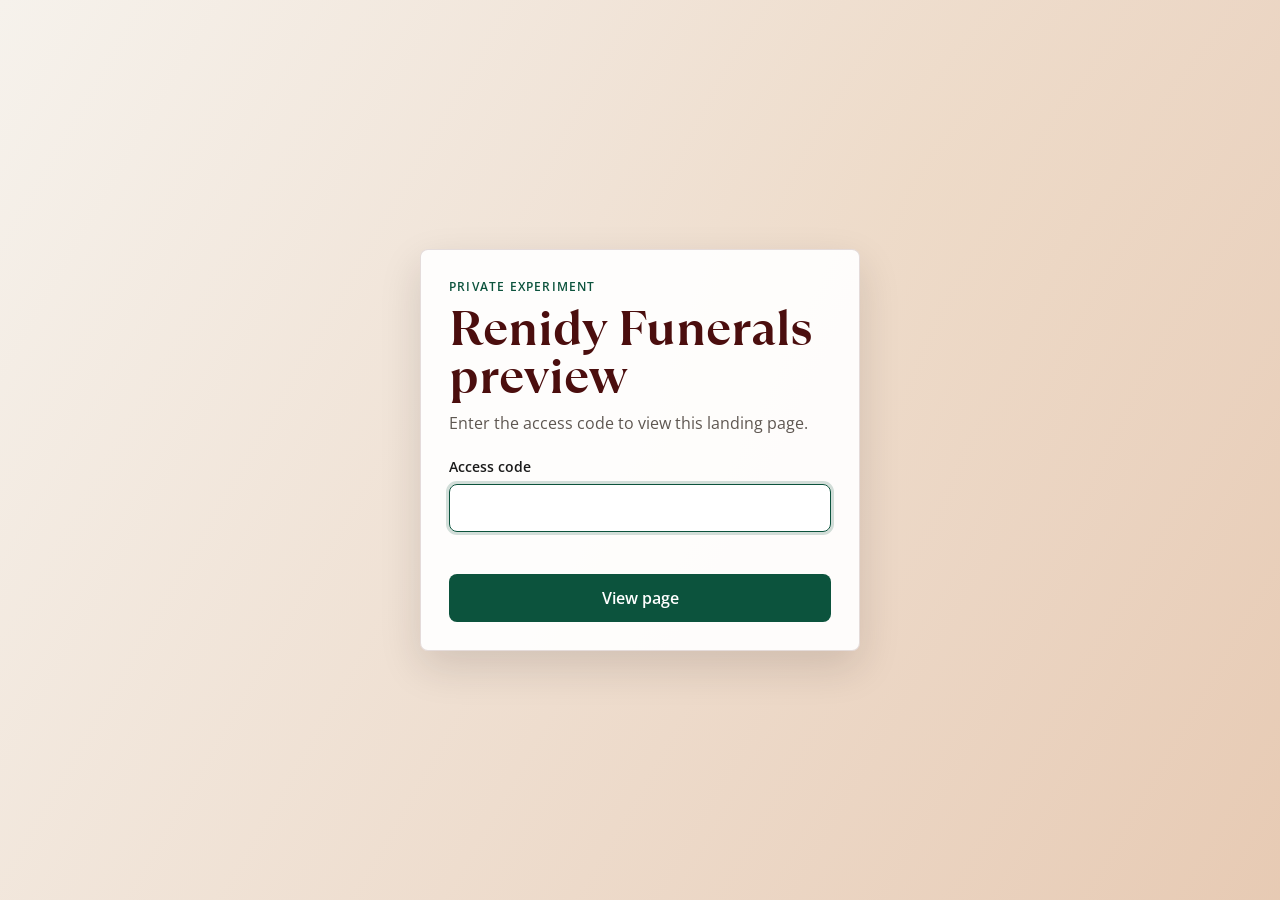
==== need-help-now/index.html @ 7b905f2d "Keep Renidy Funerals CTAs on standalone funnels" ====
<!doctype html>
<html lang="en" class="passcode-locked">
  <head>
    <meta charset="utf-8" />
    <meta name="viewport" content="width=device-width, initial-scale=1" />
    <title>Someone just died | Renidy Funerals</title>
    <meta
      name="description"
      content="Get calm next-step funeral planning help when arrangements are urgent."
    />
    <link rel="canonical" href="https://renidyfunerals.com/need-help-now/" />
    <style>
      html.passcode-locked body > *:not(.passcode-gate) {
        display: none !important;
      }
      .passcode-gate {
        display: none;
      }
    </style>
    <link rel="stylesheet" href="/styles.css" />
    <script src="/config.js"></script>
    <script src="/gate.js" defer></script>
    <script src="/analytics.js" defer></script>
  </head>
  <body>
    <div class="page-shell funnel-page">
      <header class="top-nav">
        <a class="brand" href="/" aria-label="Renidy Funerals home">
          <span class="brand-mark">R</span>
          <span>Renidy</span>
        </a>
        <nav aria-label="Main navigation">
          <a href="/planning-ahead/">Planning ahead</a>
          <a href="/#support">Support</a>
          <a href="/#faq">FAQ</a>
        </nav>
      </header>

      <main>
        <section class="funnel-hero" data-section-type="dark">
          <p class="eyebrow">Immediate support</p>
          <h1>Someone just died. Start with the next clear step.</h1>
          <p>
            Tell us what is urgent and we will route you toward the right funeral planning support
            without sending you away from Renidy Funerals.
          </p>
        </section>

        <section class="funnel-panel">
          <h2>What do you need help with first?</h2>
          <div class="funnel-options">
            <a
              class="intent-card"
              href="/need-help-now/?need=calls-paperwork"
              data-track-cta="Urgent calls and paperwork"
              data-track-location="need_help_now"
              data-funnel-intent="now"
              data-selected-needs="calls-paperwork"
            >
              <strong>Calls and paperwork</strong>
              <small>Death certificate, funeral home, cemetery, cremation, and family logistics.</small>
              <span class="arrow" aria-hidden="true">-></span>
            </a>
            <a
              class="intent-card"
              href="/need-help-now/?need=compare-options"
              data-track-cta="Compare funeral options"
              data-track-location="need_help_now"
              data-funnel-intent="now"
              data-selected-needs="compare-options"
            >
              <strong>Compare options</strong>
              <small>Understand cremation, burial, services, timelines, and what can wait.</small>
              <span class="arrow" aria-hidden="true">-></span>
            </a>
            <a
              class="intent-card"
              href="/need-help-now/?need=talk-to-guide"
              data-track-cta="Talk to a guide"
              data-track-location="need_help_now"
              data-funnel-intent="now"
              data-selected-needs="talk-to-guide"
            >
              <strong>Talk to a guide</strong>
              <small>Get a calm first conversation before making decisions under pressure.</small>
              <span class="arrow" aria-hidden="true">-></span>
            </a>
          </div>
        </section>

        <section class="final-cta" data-section-type="dark">
          <h2>We are keeping this funnel on Renidy Funerals.</h2>
          <p>The next form/booking step can be wired here without routing visitors to renidy.com.</p>
        </section>
      </main>
    </div>
  </body>
</html>
---- styles.css ----
:root {
  --bg: #f6f2ec;
  --ink: #1a1a1a;
  --wine: #4b0e0e;
  --green: #0c533d;
  --green-dark: #073b2b;
  --mint: #cae6d5;
  --gold: #ffd563;
  --gold-dark: #e5b520;
  --muted: #5e5751;
  --line: rgba(75, 14, 14, 0.14);
  --shadow: 0 16px 42px rgba(36, 22, 20, 0.14);
}

@font-face {
  font-family: "Open Sans";
  src: url("/assets/fonts/open-sans/OpenSans-Light.ttf") format("truetype");
  font-weight: 300;
  font-style: normal;
  font-display: swap;
}

@font-face {
  font-family: "Open Sans";
  src: url("/assets/fonts/open-sans/OpenSans-Regular.ttf") format("truetype");
  font-weight: 400;
  font-style: normal;
  font-display: swap;
}

@font-face {
  font-family: "Open Sans";
  src: url("/assets/fonts/open-sans/OpenSans-SemiBold.ttf") format("truetype");
  font-weight: 600;
  font-style: normal;
  font-display: swap;
}

@font-face {
  font-family: "TT Ramillas Trial";
  src: url("/assets/fonts/tt-ramillas/TT_Ramillas_Trial_Regular.woff2") format("woff2");
  font-weight: 400;
  font-style: normal;
  font-display: swap;
}

@font-face {
  font-family: "TT Ramillas Trial";
  src: url("/assets/fonts/tt-ramillas/TT_Ramillas_Trial_Bold.woff2") format("woff2");
  font-weight: 700;
  font-style: normal;
  font-display: swap;
}

@font-face {
  font-family: "TT Ramillas Trial";
  src: url("/assets/fonts/tt-ramillas/TT_Ramillas_Trial_Italic.woff2") format("woff2");
  font-weight: 400;
  font-style: italic;
  font-display: swap;
}

@font-face {
  font-family: "TT Ramillas Trial";
  src: url("/assets/fonts/tt-ramillas/TT_Ramillas_Trial_Bold_Italic.woff2") format("woff2");
  font-weight: 700;
  font-style: italic;
  font-display: swap;
}

* {
  box-sizing: border-box;
}

html {
  scroll-behavior: smooth;
}

body {
  margin: 0;
  background: var(--bg);
  color: var(--ink);
  font-family:
    "Open Sans", Inter, ui-sans-serif, system-ui, -apple-system, BlinkMacSystemFont, "Segoe UI",
    sans-serif;
}

html.passcode-locked body {
  overflow: hidden;
}

html.passcode-locked .page-shell {
  visibility: hidden;
  pointer-events: none;
}

a {
  color: inherit;
}

.passcode-gate {
  position: fixed;
  inset: 0;
  z-index: 9999;
  display: grid;
  place-items: center;
  min-height: 100svh;
  padding: 24px;
  background:
    linear-gradient(120deg, rgba(246, 242, 236, 0.94), rgba(229, 197, 172, 0.88)),
    radial-gradient(circle at 72% 20%, rgba(255, 213, 99, 0.28), transparent 32%),
    var(--bg);
}

.passcode-card {
  width: min(100%, 440px);
  padding: 28px;
  background: rgba(255, 255, 255, 0.92);
  border: 1px solid rgba(75, 14, 14, 0.14);
  border-radius: 8px;
  box-shadow: var(--shadow);
}

.passcode-eyebrow {
  margin: 0 0 10px;
  color: var(--green);
  font-size: 12px;
  font-weight: 800;
  letter-spacing: 0.1em;
  text-transform: uppercase;
}

.passcode-card h1 {
  margin: 0 0 10px;
  color: var(--wine);
  font-family: "TT Ramillas Trial", Georgia, serif;
  font-size: clamp(32px, 8vw, 48px);
  line-height: 1;
}

.passcode-copy {
  margin: 0 0 22px;
  color: var(--muted);
  line-height: 1.5;
}

.passcode-card label {
  display: block;
  margin-bottom: 8px;
  color: var(--ink);
  font-size: 14px;
  font-weight: 700;
}

.passcode-card input {
  width: 100%;
  min-height: 48px;
  padding: 0 14px;
  color: var(--ink);
  background: #fff;
  border: 1px solid rgba(75, 14, 14, 0.22);
  border-radius: 8px;
  font: inherit;
}

.passcode-card input:focus {
  border-color: var(--green);
  outline: 3px solid rgba(12, 83, 61, 0.18);
}

.passcode-card input[aria-invalid="true"] {
  border-color: var(--wine);
}

.passcode-error {
  min-height: 20px;
  margin: 8px 0 14px;
  color: var(--wine);
  font-size: 13px;
  font-weight: 700;
}

.passcode-card button {
  width: 100%;
  min-height: 48px;
  color: white;
  background: var(--green);
  border: 0;
  border-radius: 8px;
  font: inherit;
  font-weight: 800;
  cursor: pointer;
}

.passcode-card button:hover {
  background: var(--green-dark);
}

.page-shell {
  min-height: 100vh;
  background: var(--bg);
}

.top-nav {
  position: sticky;
  top: 0;
  z-index: 40;
  display: flex;
  align-items: center;
  justify-content: space-between;
  gap: 24px;
  min-height: 72px;
  padding: 0 clamp(16px, 4vw, 48px);
  background: rgba(246, 242, 236, 0.94);
  border-bottom: 1px solid rgba(75, 14, 14, 0.08);
  backdrop-filter: blur(14px);
}

.brand,
.top-nav nav,
.trust-banner,
.hero-proof,
.logo-row {
  display: flex;
  align-items: center;
}

.brand {
  gap: 10px;
  color: #3f3e2c;
  font-size: 22px;
  font-weight: 800;
  text-decoration: none;
}

.brand-mark {
  display: grid;
  place-items: center;
  width: 35px;
  height: 35px;
  color: var(--bg);
  background: var(--green);
  border-radius: 999px;
  font-family: Georgia, serif;
}

.top-nav nav {
  gap: 28px;
}

.top-nav nav a {
  color: #4b4b4b;
  font-size: 14px;
  font-weight: 600;
  text-decoration: none;
}

.top-nav nav a:hover {
  color: var(--wine);
}

.nav-cta,
.solid-button,
.outline-button,
.yellow-button {
  display: inline-flex;
  align-items: center;
  justify-content: center;
  min-height: 44px;
  text-decoration: none;
  font-weight: 800;
  transition:
    background-color 160ms ease,
    color 160ms ease,
    border-color 160ms ease,
    transform 160ms ease;
}

.nav-cta {
  padding: 0 18px;
  color: white;
  background: var(--green);
  border-radius: 999px;
  font-size: 14px;
}

.nav-cta:hover,
.solid-button:hover {
  background: var(--green-dark);
}

.trust-banner {
  justify-content: center;
  gap: 22px;
  min-height: 44px;
  padding: 10px 18px;
  color: rgba(75, 14, 14, 0.82);
  background: #f6f2ec;
  font-size: 13px;
  font-weight: 700;
}

.trust-banner span::before {
  content: "";
  display: inline-block;
  width: 6px;
  height: 6px;
  margin-right: 8px;
  background: var(--green);
  border-radius: 50%;
  vertical-align: 1px;
}

.hero {
  position: relative;
  top: -85px;
  display: flex;
  align-items: center;
  min-height: 43vw;
  padding: clamp(96px, 9vw, 128px) 0 clamp(56px, 6vw, 84px);
  overflow: hidden;
}

.hero-image {
  position: absolute;
  inset: 0;
  z-index: 10;
  margin-left: 0;
  width: 100%;
}

.hero-image img {
  width: 100%;
  height: 100%;
  object-fit: cover;
  object-position: center;
}

.hero-gradient {
  position: absolute;
  inset: 0;
  z-index: 5;
  background: linear-gradient(to right, rgba(213, 169, 133, 1), rgba(180, 172, 163, 0.4));
}

.hero-plan-online-hotspot {
  position: absolute;
  top: 13.2%;
  left: 52.7%;
  z-index: 35;
  display: block;
  width: clamp(190px, 13.1vw, 460px);
  height: clamp(44px, 3vw, 104px);
  border-radius: 999px;
  text-decoration: none;
}

.hero-plan-online-hotspot:focus-visible {
  outline: 3px solid var(--green);
  outline-offset: 4px;
}

.hero-inner {
  position: relative;
  z-index: 20;
  display: grid;
  grid-template-columns: repeat(2, minmax(0, 1fr));
  gap: 48px;
  width: 100%;
  max-width: none;
  margin: 0 auto;
  padding: 0 clamp(24px, 8vw, 160px);
}

.hero-copy {
  max-width: 620px;
  margin-left: 0;
}

h1,
h2,
h3,
p {
  margin-top: 0;
}

h1,
h2,
h3 {
  font-family: "TT Ramillas Trial", Georgia, "Times New Roman", serif;
  letter-spacing: 0;
}

h1 {
  margin-bottom: 22px;
  color: var(--wine);
  font-size: clamp(38px, 5.7vw, 72px);
  font-weight: 650;
  line-height: 1.1;
}

h1 em {
  display: inline;
  font-style: italic;
}

.hero-copy p {
  max-width: 560px;
  margin-bottom: 30px;
  color: var(--wine);
  font-size: clamp(16px, 1.6vw, 21px);
  line-height: 1.25;
}

.hero-cards {
  display: grid;
  grid-template-columns: repeat(2, minmax(0, 1fr));
  gap: 16px;
  max-width: 590px;
}

.intent-card {
  position: relative;
  display: block;
  min-height: 150px;
  padding: 22px 48px 22px 22px;
  background: rgba(255, 255, 255, 0.96);
  border: 1px solid rgba(75, 14, 14, 0.1);
  border-radius: 16px;
  box-shadow: 0 8px 22px rgba(36, 22, 20, 0.12);
  text-align: left;
  text-decoration: none;
}

.intent-card:hover {
  border-color: rgba(75, 14, 14, 0.3);
  box-shadow: 0 12px 28px rgba(36, 22, 20, 0.16);
}

.badge {
  display: inline-flex;
  align-items: center;
  height: 24px;
  margin-bottom: 14px;
  padding: 0 9px;
  border-radius: 999px;
  font-size: 11px;
  font-weight: 800;
  letter-spacing: 0.08em;
}

.badge.now {
  color: white;
  background: #1f3d2b;
}

.badge.ahead {
  color: var(--wine);
  background: rgba(75, 14, 14, 0.1);
}

.intent-card strong {
  display: block;
  margin-bottom: 7px;
  color: var(--ink);
  font-family: "TT Ramillas Trial", Georgia, "Times New Roman", serif;
  font-size: 20px;
  line-height: 1.15;
}

.intent-card small {
  color: #4b4b4b;
  font-size: 14px;
  line-height: 1.3;
}

.intent-card .arrow {
  position: absolute;
  top: 22px;
  right: 22px;
  color: var(--wine);
  opacity: 0.65;
}

.hero-proof {
  flex-wrap: wrap;
  gap: 8px;
  margin-top: 18px;
  color: rgba(255, 255, 255, 0.92);
  font-size: 14px;
}

.logo-strip {
  position: relative;
  z-index: 30;
  margin-top: -92px;
  overflow: visible;
}

.logo-row {
  justify-content: space-between;
  gap: clamp(12px, 3vw, 26px);
  width: 100%;
  padding: 0 clamp(12px, 4vw, 48px) 10px;
  overflow-x: auto;
  scrollbar-width: none;
}

.logo-row::-webkit-scrollbar {
  display: none;
}

.logo-row img {
  flex: 0 0 auto;
  width: clamp(66px, 8vw, 112px);
  max-height: 110px;
  object-fit: contain;
}

.dark-card-section {
  position: relative;
  display: flex;
  align-items: center;
  min-height: clamp(430px, 48vw, 700px);
  margin: 28px clamp(4px, 1.3vw, 16px) 40px;
  padding: clamp(48px, 6vw, 80px) clamp(20px, 6vw, 96px);
  overflow: hidden;
  border-radius: clamp(18px, 3vw, 40px);
}

.dark-card-bg {
  position: absolute;
  inset: 0;
  z-index: 0;
}

.dark-card-bg img {
  width: 100%;
  height: 100%;
  object-fit: cover;
}

.dark-card-copy {
  position: relative;
  z-index: 2;
  max-width: 610px;
}

.dark-card-copy h2,
.final-cta h2 {
  margin-bottom: 18px;
  color: var(--mint);
  font-size: clamp(40px, 5vw, 64px);
  font-weight: 800;
  line-height: 1.05;
}

.dark-card-copy p {
  max-width: 520px;
  margin-bottom: 28px;
  color: var(--mint);
  font-size: clamp(17px, 1.8vw, 24px);
  line-height: 1.45;
}

.yellow-button {
  gap: 10px;
  min-height: 58px;
  padding: 0 clamp(22px, 5vw, 76px);
  color: #1a1a1a;
  background: var(--gold);
  border-radius: 999px;
  box-shadow: 0 10px 24px rgba(0, 0, 0, 0.14);
}

.yellow-button:hover {
  background: var(--gold-dark);
}

.support-section,
.meet-doulas-section,
.steps-section,
.faq-section {
  padding: clamp(48px, 7vw, 90px) clamp(16px, 5vw, 64px);
}

.section-heading {
  max-width: 780px;
  margin: 0 auto 44px;
  text-align: center;
}

.section-heading h2,
.faq-section h2 {
  margin-bottom: 14px;
  color: #111827;
  font-size: clamp(32px, 4vw, 54px);
  font-weight: 800;
  line-height: 1.1;
}

.section-heading p {
  color: #5f646d;
  font-size: 17px;
  line-height: 1.55;
}

.meet-doulas-section {
  background: var(--bg);
}

.doula-heading {
  max-width: 820px;
}

.eyebrow {
  margin-bottom: 14px;
  color: rgba(12, 83, 61, 0.82);
  font-size: 12px;
  font-weight: 700;
  letter-spacing: 0.15em;
  line-height: 1.45;
  text-transform: uppercase;
}

.doula-bullets {
  display: flex;
  flex-wrap: wrap;
  justify-content: center;
  gap: 14px clamp(22px, 4vw, 40px);
  margin: 28px 0 0;
  padding: 0;
  color: var(--ink);
  list-style: none;
}

.doula-bullets li {
  display: inline-flex;
  align-items: center;
  gap: 8px;
  font-size: 15px;
}

.doula-bullets span {
  display: grid;
  place-items: center;
  width: 24px;
  height: 24px;
  color: var(--green);
  background: var(--mint);
  border-radius: 999px;
  font-size: 13px;
  font-weight: 800;
}

.doula-track {
  display: grid;
  grid-template-columns: repeat(6, minmax(0, 1fr));
  gap: clamp(14px, 1.6vw, 22px);
  max-width: 1280px;
  margin: 0 auto;
}

.doula-card,
.doula-directory-card {
  overflow: hidden;
  border-radius: 16px;
}

.doula-card {
  background: rgba(235, 228, 219, 0.4);
  box-shadow: 0 4px 14px rgba(36, 22, 20, 0.08);
}

.doula-photo {
  position: relative;
  aspect-ratio: 3 / 4;
  overflow: hidden;
}

.doula-photo img {
  display: block;
  width: 100%;
  height: 100%;
  object-fit: cover;
}

.doula-photo span {
  position: absolute;
  top: 12px;
  left: 12px;
  padding: 5px 10px;
  color: var(--green);
  background: rgba(255, 255, 255, 0.94);
  border-radius: 999px;
  box-shadow: 0 4px 12px rgba(36, 22, 20, 0.12);
  font-size: 10px;
  font-weight: 800;
  letter-spacing: 0.06em;
}

.doula-card-copy {
  padding: 14px 16px 16px;
}

.doula-card-copy h3 {
  margin-bottom: 4px;
  color: var(--ink);
  font-size: 19px;
  font-weight: 700;
  line-height: 1.1;
}

.doula-card-copy p {
  margin-bottom: 0;
  color: rgba(26, 26, 26, 0.72);
  font-size: 13px;
}

.doula-directory-card {
  display: flex;
  flex-direction: column;
  justify-content: space-between;
  min-height: 100%;
  padding: 24px;
  color: white;
  background: var(--green);
  text-decoration: none;
  transition: background-color 160ms ease;
}

.doula-directory-card:hover {
  background: var(--green-dark);
}

.doula-directory-card strong {
  font-family: "TT Ramillas Trial", Georgia, "Times New Roman", serif;
  font-size: clamp(22px, 2vw, 28px);
  line-height: 1.1;
}

.doula-directory-card span {
  margin-top: auto;
  color: rgba(255, 255, 255, 0.88);
  font-size: 14px;
}

.doula-directory-card i {
  display: grid;
  place-items: center;
  width: 42px;
  height: 42px;
  margin-top: 14px;
  color: white;
  background: rgba(255, 255, 255, 0.14);
  border-radius: 999px;
  font-style: normal;
}

.pricing-grid {
  display: grid;
  grid-template-columns: repeat(3, minmax(0, 1fr));
  align-items: stretch;
  gap: 20px;
  max-width: 1040px;
  margin: 0 auto;
  padding-top: 28px;
}

.price-card {
  position: relative;
  display: flex;
  flex-direction: column;
  min-height: 100%;
  padding: 26px;
  background: white;
  border: 2px solid transparent;
  border-radius: 16px;
  box-shadow: 0 3px 14px rgba(17, 24, 39, 0.06);
}

.price-card:hover {
  border-color: var(--green);
}

.price-card.featured {
  border-color: var(--green);
  box-shadow: 0 16px 42px rgba(12, 83, 61, 0.18);
}

.featured-bar {
  position: absolute;
  top: -32px;
  left: 12px;
  right: 12px;
  z-index: -1;
  display: flex;
  justify-content: space-between;
  gap: 12px;
  padding: 11px 16px 32px;
  color: rgba(255, 255, 255, 0.82);
  background: var(--green);
  border-radius: 16px 16px 0 0;
  font-size: 10px;
  font-weight: 800;
  letter-spacing: 0.07em;
  text-transform: uppercase;
}

.featured-bar span:first-child {
  color: var(--gold);
}

.pill {
  align-self: flex-start;
  margin-bottom: 18px;
  padding: 6px 11px;
  border-radius: 999px;
  font-size: 11px;
  font-weight: 800;
  letter-spacing: 0.07em;
  text-transform: uppercase;
}

.pill.green {
  color: var(--green);
  background: #e2efe2;
}

.pill.gold {
  color: #7a5a12;
  background: #f4e6c2;
}

.price-card h3 {
  margin-bottom: 14px;
  color: #111827;
  font-size: 21px;
  font-weight: 800;
}

.price {
  display: flex;
  align-items: flex-start;
  margin-bottom: 14px;
  color: #111827;
  font-family: "TT Ramillas Trial", Georgia, "Times New Roman", serif;
  font-size: 44px;
  font-weight: 800;
  line-height: 1;
}

.price span {
  margin-top: 5px;
  font-size: 0.55em;
}

.price-card p {
  color: #5f646d;
  font-size: 14px;
  line-height: 1.55;
}

.price-card ul {
  display: grid;
  gap: 10px;
  padding: 18px 0 22px;
  margin: 16px 0 0;
  border-top: 1px solid #e5e7eb;
  list-style: none;
}

.price-card li {
  position: relative;
  padding-left: 26px;
  color: #374151;
  font-size: 14px;
  line-height: 1.4;
}

.price-card li::before {
  content: "";
  position: absolute;
  top: 3px;
  left: 0;
  width: 16px;
  height: 16px;
  background: var(--green);
  border-radius: 50%;
}

.price-card li::after {
  content: "";
  position: absolute;
  top: 7px;
  left: 5px;
  width: 5px;
  height: 8px;
  border: solid white;
  border-width: 0 2px 2px 0;
  transform: rotate(45deg);
}

.outline-button,
.solid-button {
  width: 100%;
  min-height: 48px;
  margin-top: auto;
  border-radius: 999px;
  font-size: 14px;
}

.outline-button {
  color: var(--green);
  border: 1px solid var(--green);
  background: white;
}

.outline-button:hover {
  color: white;
  background: var(--green);
}

.solid-button {
  color: white;
  background: var(--green);
}

.steps-section {
  background: #fffaf5;
}

.steps-grid {
  display: grid;
  grid-template-columns: repeat(3, minmax(0, 1fr));
  gap: 20px;
  max-width: 1120px;
  margin: 0 auto;
}

.steps-grid article {
  padding: 28px;
  background: white;
  border: 1px solid rgba(75, 14, 14, 0.1);
  border-radius: 16px;
}

.steps-grid span {
  display: grid;
  place-items: center;
  width: 36px;
  height: 36px;
  margin-bottom: 20px;
  color: white;
  background: var(--wine);
  border-radius: 999px;
  font-weight: 800;
}

.steps-grid p,
.faq-section p {
  color: var(--muted);
  line-height: 1.6;
}

.final-cta {
  display: grid;
  place-items: center;
  padding: clamp(64px, 8vw, 100px) clamp(16px, 5vw, 64px);
  background: var(--green);
  text-align: center;
}

.final-cta h2 {
  max-width: 850px;
}

.final-cta p {
  max-width: 640px;
  margin: 14px auto 0;
  color: rgba(255, 255, 255, 0.78);
  font-size: 17px;
  line-height: 1.5;
}

.funnel-page {
  min-height: 100vh;
  background:
    linear-gradient(180deg, rgba(248, 242, 234, 0.94), rgba(255, 255, 255, 0.98)),
    var(--paper);
}

.funnel-hero {
  padding: clamp(76px, 9vw, 120px) clamp(16px, 5vw, 64px) clamp(56px, 7vw, 90px);
  background:
    linear-gradient(135deg, rgba(75, 14, 14, 0.9), rgba(31, 61, 43, 0.86)),
    var(--green);
  color: white;
  text-align: center;
}

.funnel-hero .eyebrow {
  justify-content: center;
  color: rgba(255, 255, 255, 0.82);
}

.funnel-hero h1 {
  max-width: 880px;
  margin-right: auto;
  margin-left: auto;
  color: white;
  font-size: clamp(42px, 5vw, 72px);
}

.funnel-hero p {
  max-width: 680px;
  margin: 0 auto;
  color: rgba(255, 255, 255, 0.82);
  font-size: clamp(17px, 1.7vw, 22px);
  line-height: 1.45;
}

.funnel-panel {
  width: min(1080px, calc(100% - 32px));
  margin: clamp(36px, 5vw, 64px) auto;
  padding: clamp(28px, 4vw, 46px);
  background: white;
  border: 1px solid rgba(75, 14, 14, 0.1);
  border-radius: 18px;
  box-shadow: 0 16px 44px rgba(36, 22, 20, 0.08);
}

.funnel-panel h2 {
  margin-bottom: 22px;
  color: var(--wine);
  font-size: clamp(28px, 3vw, 44px);
}

.funnel-panel > p {
  max-width: 720px;
  color: var(--muted);
  font-size: 17px;
  line-height: 1.6;
}

.funnel-options {
  display: grid;
  grid-template-columns: repeat(3, minmax(0, 1fr));
  gap: 18px;
}

.funnel-options .intent-card {
  min-height: 190px;
  background: #fffaf3;
}

.faq-section {
  max-width: 980px;
  margin: 0 auto;
}

.faq-section details {
  padding: 22px 0;
  border-bottom: 1px solid rgba(75, 14, 14, 0.14);
}

.faq-section summary {
  cursor: pointer;
  font-weight: 800;
}

footer {
  display: flex;
  justify-content: space-between;
  gap: 24px;
  padding: 30px clamp(16px, 5vw, 64px);
  color: #5f646d;
  border-top: 1px solid rgba(75, 14, 14, 0.1);
}

footer a {
  text-decoration: none;
}

@media (max-width: 1024px) {
  .hero {
    top: 0;
    min-height: auto;
    padding-top: 64px;
  }

  .hero-inner {
    grid-template-columns: 1fr;
  }

  .hero-image {
    opacity: 0.28;
    margin-left: 0;
  }

  .hero-plan-online-hotspot {
    display: none;
  }

  .logo-strip {
    margin-top: 0;
  }

  .pricing-grid,
  .steps-grid,
  .funnel-options {
    grid-template-columns: 1fr;
  }

  .doula-track {
    display: flex;
    gap: 18px;
    margin-right: calc(clamp(16px, 5vw, 64px) * -1);
    margin-left: calc(clamp(16px, 5vw, 64px) * -1);
    padding: 0 clamp(16px, 5vw, 64px) 12px;
    overflow-x: auto;
    scroll-snap-type: x mandatory;
    scrollbar-width: none;
  }

  .doula-track::-webkit-scrollbar {
    display: none;
  }

  .doula-card,
  .doula-directory-card {
    flex: 0 0 min(280px, 72vw);
    scroll-snap-align: start;
  }

  .featured-bar {
    position: static;
    z-index: auto;
    margin: -26px -26px 18px;
    padding: 12px 16px;
    border-radius: 14px 14px 0 0;
  }
}

@media (max-width: 720px) {
  .top-nav {
    min-height: 64px;
  }

  .top-nav nav {
    display: none;
  }

  .trust-banner {
    justify-content: flex-start;
    overflow-x: auto;
    white-space: nowrap;
  }

  .hero {
    padding-bottom: 40px;
  }

  .hero-cards {
    grid-template-columns: 1fr;
  }

  .intent-card {
    min-height: 128px;
  }

  .hero-proof {
    color: rgba(75, 14, 14, 0.82);
  }

  .dark-card-section {
    margin-right: 4px;
    margin-left: 4px;
  }

  .dark-card-copy h2,
  .final-cta h2 {
    font-size: 40px;
  }

  .yellow-button {
    width: 100%;
    padding-right: 18px;
    padding-left: 18px;
    text-align: center;
  }
}

@media (max-width: 480px) {
  .nav-cta {
    display: none;
  }

  h1 {
    font-size: 38px;
  }

  .logo-row img {
    width: 58px;
  }

  footer {
    flex-direction: column;
  }
}
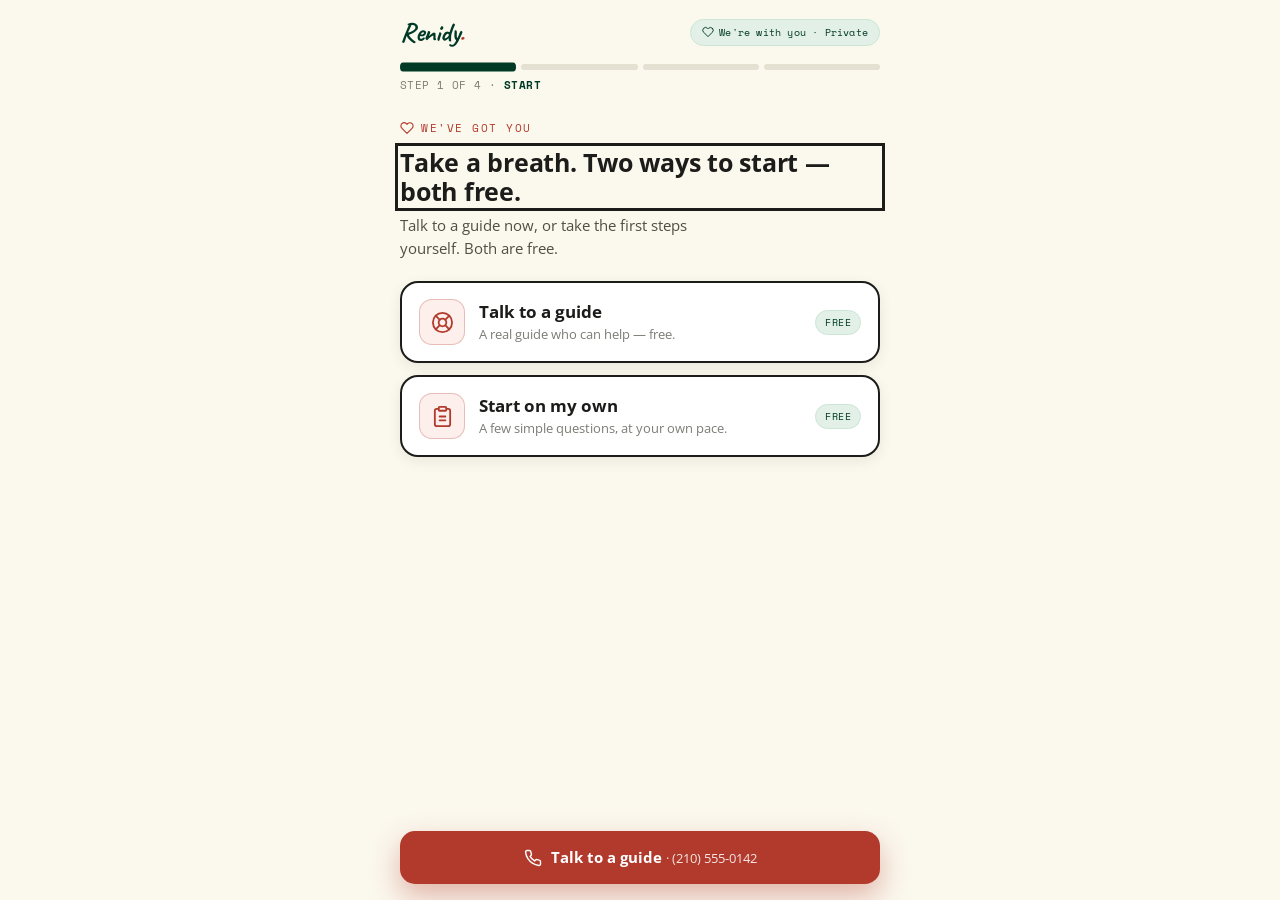
==== commit 693c5d27: "Install funnel behind funeral CTA paths" ====
--- a/need-help-now/index.html
+++ b/need-help-now/index.html
@@ -1,98 +1,1033 @@
 <!doctype html>
-<html lang="en" class="passcode-locked">
-  <head>
-    <meta charset="utf-8" />
-    <meta name="viewport" content="width=device-width, initial-scale=1" />
-    <title>Someone just died | Renidy Funerals</title>
-    <meta
-      name="description"
-      content="Get calm next-step funeral planning help when arrangements are urgent."
-    />
-    <link rel="canonical" href="https://renidyfunerals.com/need-help-now/" />
-    <style>
-      html.passcode-locked body > *:not(.passcode-gate) {
-        display: none !important;
-      }
-      .passcode-gate {
-        display: none;
-      }
-    </style>
-    <link rel="stylesheet" href="/styles.css" />
-    <script src="/config.js"></script>
-    <script src="/gate.js" defer></script>
-    <script src="/analytics.js" defer></script>
-  </head>
-  <body>
-    <div class="page-shell funnel-page">
-      <header class="top-nav">
-        <a class="brand" href="/" aria-label="Renidy Funerals home">
-          <span class="brand-mark">R</span>
-          <span>Renidy</span>
-        </a>
-        <nav aria-label="Main navigation">
-          <a href="/planning-ahead/">Planning ahead</a>
-          <a href="/#support">Support</a>
-          <a href="/#faq">FAQ</a>
-        </nav>
-      </header>
-
-      <main>
-        <section class="funnel-hero" data-section-type="dark">
-          <p class="eyebrow">Immediate support</p>
-          <h1>Someone just died. Start with the next clear step.</h1>
-          <p>
-            Tell us what is urgent and we will route you toward the right funeral planning support
-            without sending you away from Renidy Funerals.
-          </p>
-        </section>
-
-        <section class="funnel-panel">
-          <h2>What do you need help with first?</h2>
-          <div class="funnel-options">
-            <a
-              class="intent-card"
-              href="/need-help-now/?need=calls-paperwork"
-              data-track-cta="Urgent calls and paperwork"
-              data-track-location="need_help_now"
-              data-funnel-intent="now"
-              data-selected-needs="calls-paperwork"
-            >
-              <strong>Calls and paperwork</strong>
-              <small>Death certificate, funeral home, cemetery, cremation, and family logistics.</small>
-              <span class="arrow" aria-hidden="true">-></span>
-            </a>
-            <a
-              class="intent-card"
-              href="/need-help-now/?need=compare-options"
-              data-track-cta="Compare funeral options"
-              data-track-location="need_help_now"
-              data-funnel-intent="now"
-              data-selected-needs="compare-options"
-            >
-              <strong>Compare options</strong>
-              <small>Understand cremation, burial, services, timelines, and what can wait.</small>
-              <span class="arrow" aria-hidden="true">-></span>
-            </a>
-            <a
-              class="intent-card"
-              href="/need-help-now/?need=talk-to-guide"
-              data-track-cta="Talk to a guide"
-              data-track-location="need_help_now"
-              data-funnel-intent="now"
-              data-selected-needs="talk-to-guide"
-            >
-              <strong>Talk to a guide</strong>
-              <small>Get a calm first conversation before making decisions under pressure.</small>
-              <span class="arrow" aria-hidden="true">-></span>
-            </a>
-          </div>
-        </section>
-
-        <section class="final-cta" data-section-type="dark">
-          <h2>We are keeping this funnel on Renidy Funerals.</h2>
-          <p>The next form/booking step can be wired here without routing visitors to renidy.com.</p>
-        </section>
-      </main>
+<html lang="en">
+<head>
+<meta charset="utf-8" />
+<meta name="viewport" content="width=device-width, initial-scale=1, viewport-fit=cover" />
+<title>Renidy — Talk to a care advisor, free</title>
+<meta name="description" content="You don't have to figure out the next part alone. Talk to a certified care advisor — free — or build a plan in minutes. Private. Not a funeral home." />
+<meta property="og:title" content="Renidy — You don't have to do this alone" />
+<meta property="og:description" content="Talk to a certified care advisor, free. Or build a plan in minutes. Private. Not a funeral home." />
+<meta property="og:type" content="website" />
+
+<link rel="preconnect" href="https://fonts.googleapis.com">
+<link rel="preconnect" href="https://fonts.gstatic.com" crossorigin>
+<link href="https://fonts.googleapis.com/css2?family=Caveat:wght@600;700&family=Open+Sans:ital,wght@0,400;0,500;0,600;0,700;1,400&family=Space+Mono:wght@400;700&display=swap" rel="stylesheet">
+
+<style>
+  :root{
+    --ink:#1c1c1a; --paper:#FBF8EE; --paper-2:#F4EEDD;
+    --green:#013927; --green-soft:#0a5238; --mint:#CAE6D5; --mint-soft:#E2F0E7;
+    --yellow:#FAD357; --wine:#5C2A1E; --rust:#B23A2C; --rust-soft:#FCEFEC;
+    --g1:#E4E0D2; --g2:#C7C2B2; --g3:#7d7d76; --line:#1c1c1a;
+    --accent:var(--green);                 /* recolored per track via JS/CSS */
+    --accent-soft:var(--mint-soft);
+    --shadow:0 10px 30px rgba(28,28,26,.12);
+    --shadow-sm:0 4px 14px rgba(28,28,26,.08);
+    --r:18px;
+  }
+  *{box-sizing:border-box;-webkit-tap-highlight-color:transparent;}
+  html{scroll-behavior:smooth;}
+  body{
+    margin:0; background:var(--paper); color:var(--ink);
+    font-family:"Open Sans",system-ui,-apple-system,sans-serif; line-height:1.5;
+    -webkit-font-smoothing:antialiased; min-height:100dvh;
+  }
+  .hand{font-family:"Caveat",cursive; font-weight:700;}
+  .mono{font-family:"Space Mono",monospace;}
+
+  /* icon system ----------------------------------------------------- */
+  .i{width:1em; height:1em; display:inline-block; vertical-align:-.125em; fill:none; stroke:currentColor; stroke-width:1.9; stroke-linecap:round; stroke-linejoin:round;}
+  .ic{width:46px; height:46px; flex:0 0 auto; border-radius:13px; display:grid; place-items:center;
+      background:var(--accent-soft); border:1.5px solid color-mix(in srgb, var(--accent) 28%, transparent); color:var(--accent);}
+  .ic .i{width:23px; height:23px;}
+
+  /* track tinting --------------------------------------------------- */
+  [data-track="now"]{--accent:var(--rust); --accent-soft:var(--rust-soft);}
+  [data-track="ahead"]{--accent:var(--green); --accent-soft:var(--mint-soft);}
+  [data-track="diy"]{--accent:var(--wine); --accent-soft:#F6ECE9;}
+
+  /* shell ----------------------------------------------------------- */
+  .app{max-width:520px; margin:0 auto; min-height:100dvh; display:flex; flex-direction:column; padding:0 20px env(safe-area-inset-bottom,24px); position:relative;}
+  .topbar{position:sticky; top:0; z-index:20; background:linear-gradient(var(--paper) 72%, rgba(251,248,238,0)); padding:14px 0 10px;}
+  .toprow{display:flex; align-items:center; gap:12px; min-height:36px;}
+  .back{appearance:none; border:1.5px solid var(--g2); background:#fff; border-radius:999px; width:36px; height:36px; cursor:pointer; color:var(--ink); display:none; place-items:center; flex:0 0 auto; transition:.15s;}
+  .back .i{width:18px;height:18px;}
+  .back.show{display:grid;} .back:active{transform:scale(.92);}
+  .brand{font-family:"Caveat",cursive; font-weight:700; font-size:27px; letter-spacing:-.01em; color:var(--green); line-height:1;}
+  .brand span{color:var(--rust);}
+  .trustpill{margin-left:auto; font-family:"Space Mono",monospace; font-size:10px; letter-spacing:.02em; color:var(--green); background:var(--mint-soft); border:1.5px solid var(--mint); border-radius:999px; padding:5px 11px; white-space:nowrap; display:inline-flex; align-items:center; gap:5px;}
+  .trustpill .i{width:12px;height:12px;}
+
+  /* segmented stepper ---------------------------------------------- */
+  .stepper{display:none; margin-top:14px;}
+  .stepper.show{display:block;}
+  .seg-track{display:flex; gap:5px;}
+  .seg{flex:1; height:6px; border-radius:999px; background:var(--g1); transition:background .35s, transform .35s;}
+  .seg.done{background:var(--accent);}
+  .seg.cur{background:var(--accent); position:relative; transform:scaleY(1.5);}
+  .seg-label{font-family:"Space Mono",monospace; font-size:10.5px; letter-spacing:.04em; text-transform:uppercase; color:var(--g3); margin-top:8px;}
+  .seg-label b{color:var(--accent);}
+
+  /* recap chips ----------------------------------------------------- */
+  .recap{display:none; gap:6px; margin-top:11px; overflow-x:auto; padding-bottom:2px; scrollbar-width:none;}
+  .recap::-webkit-scrollbar{display:none;}
+  .recap.show{display:flex;}
+  .rchip{flex:0 0 auto; font-family:"Space Mono",monospace; font-size:10.5px; letter-spacing:.01em; color:var(--accent);
+         background:var(--accent-soft); border:1.5px solid color-mix(in srgb, var(--accent) 30%, transparent); border-radius:999px; padding:4px 9px; display:inline-flex; align-items:center; gap:5px; white-space:nowrap; animation:pop .3s cubic-bezier(.2,1.4,.4,1) both;}
+  .rchip .i{width:11px; height:11px;}
+  @keyframes pop{from{opacity:0; transform:scale(.7);} to{opacity:1; transform:none;}}
+
+  /* screens --------------------------------------------------------- */
+  main{flex:1; display:flex; flex-direction:column; padding:10px 0 28px;}
+  .screen{display:none;}
+  .screen.active{display:flex; flex-direction:column; flex:1;}
+  .screen.from-right{animation:inR .36s cubic-bezier(.2,.8,.2,1);}
+  .screen.from-left{animation:inL .36s cubic-bezier(.2,.8,.2,1);}
+  @keyframes inR{from{opacity:0; transform:translateX(26px);} to{opacity:1; transform:none;}}
+  @keyframes inL{from{opacity:0; transform:translateX(-26px);} to{opacity:1; transform:none;}}
+
+  .eyebrow{font-family:"Space Mono",monospace; font-size:11px; letter-spacing:.14em; text-transform:uppercase; color:var(--accent); margin:6px 0 12px; display:flex; align-items:center; gap:7px;}
+  .eyebrow .i{width:14px;height:14px;}
+  h1{font-family:"Caveat",cursive; font-weight:700; font-size:clamp(35px,9.5vw,48px); line-height:.97; margin:0 0 12px; letter-spacing:-.01em;}
+  h2{font-size:25px; line-height:1.16; margin:0 0 8px; font-weight:700; letter-spacing:-.01em;}
+  .say{font-size:15px; color:#4f4f45; margin:0 0 22px; max-width:36ch;}
+  .say.center{margin-left:auto; margin-right:auto; text-align:center;}
+  .q{font-family:"Space Mono",monospace; font-size:11px; letter-spacing:.05em; text-transform:uppercase; color:var(--g3); margin:2px 0 10px;}
+
+  /* choice cards (staggered) --------------------------------------- */
+  .choices{display:flex; flex-direction:column; gap:12px;}
+  .choice{appearance:none; text-align:left; width:100%; cursor:pointer; background:#fff; border:2px solid var(--line);
+    border-radius:var(--r); padding:16px 17px; box-shadow:var(--shadow-sm); display:flex; align-items:center; gap:14px;
+    transition:transform .14s ease, box-shadow .14s ease, border-color .14s ease; font-family:inherit; color:inherit;}
+  .choice:active{transform:translateY(1px) scale(.995);}
+  .choice:hover{box-shadow:var(--shadow); border-color:var(--accent);}
+  .choice .ct{flex:1; min-width:0;}
+  .choice .ct b{display:block; font-size:16.5px; font-weight:700; line-height:1.22;}
+  .choice .ct small{display:block; font-size:13px; color:var(--g3); margin-top:3px;}
+  .choice .arrow{color:var(--g2); flex:0 0 auto; transition:transform .14s, color .14s;}
+  .choice .arrow .i{width:20px;height:20px;}
+  .choice:hover .arrow{color:var(--accent); transform:translateX(3px);}
+  .choice .freebadge{font-family:"Space Mono",monospace; font-size:10px; letter-spacing:.04em; text-transform:uppercase; color:var(--green); background:var(--mint-soft); border:1.5px solid var(--mint); border-radius:999px; padding:4px 9px; white-space:nowrap; flex:0 0 auto;}
+
+  .screen.active .choices .choice{opacity:0; animation:cardUp .44s cubic-bezier(.2,.8,.2,1) forwards;}
+  .screen.active .choices .choice:nth-child(1){animation-delay:.05s;}
+  .screen.active .choices .choice:nth-child(2){animation-delay:.12s;}
+  .screen.active .choices .choice:nth-child(3){animation-delay:.19s;}
+  .screen.active .choices .choice:nth-child(4){animation-delay:.26s;}
+  @keyframes cardUp{from{opacity:0; transform:translateY(14px);} to{opacity:1; transform:none;}}
+
+  /* big triage CTAs (stacked, layered depth) ----------------------- */
+  .cta{appearance:none; text-align:left; width:100%; cursor:pointer; border-radius:22px; padding:22px; color:#fff; border:none;
+    display:flex; align-items:center; gap:15px; font-family:inherit; position:relative; isolation:isolate;
+    box-shadow:0 12px 28px rgba(28,28,26,.16); transition:transform .15s ease, box-shadow .15s ease;}
+  .cta::before{content:""; position:absolute; inset:0; border-radius:22px; z-index:-1; transform:translateY(7px) scale(.965); opacity:.34; filter:blur(.5px);}
+  .cta.now,.cta.now::before{background:var(--rust);}
+  .cta.ahead,.cta.ahead::before{background:var(--green);}
+  .cta:active{transform:translateY(2px);}
+  .cta .cic{width:50px; height:50px; border-radius:14px; background:rgba(255,255,255,.16); display:grid; place-items:center; flex:0 0 auto;}
+  .cta .cic .i{width:26px; height:26px; stroke-width:1.8;}
+  .cta .lbl{font-family:"Space Mono",monospace; font-size:10px; letter-spacing:.1em; text-transform:uppercase; opacity:.85; display:block; margin-bottom:4px;}
+  .cta .big{font-family:"Caveat",cursive; font-weight:700; font-size:30px; line-height:.98; display:block;}
+  .cta .sub2{display:block; font-size:12.5px; opacity:.9; margin-top:3px;}
+  .cta .arrow{margin-left:auto; opacity:.9; flex:0 0 auto;}
+  .cta .arrow .i{width:24px;height:24px;}
+
+  /* selectable pills ------------------------------------------------ */
+  .pills{display:flex; gap:8px; flex-wrap:wrap; margin-bottom:4px;}
+  .pill{appearance:none; cursor:pointer; flex:1; min-width:92px; text-align:center; background:#fff; border:2px solid var(--g2);
+    border-radius:13px; padding:13px 10px; font-family:inherit; font-size:14px; font-weight:600; color:var(--ink); transition:.14s; position:relative;}
+  .pill:hover{border-color:color-mix(in srgb, var(--accent) 55%, var(--g2));}
+  .pill.sel{border-color:var(--accent); background:var(--accent-soft); color:var(--accent);}
+  .pill.sel::after{content:""; position:absolute; top:6px; right:7px; width:13px; height:13px; border-radius:50%; background:var(--accent);
+    -webkit-mask:url('data:image/svg+xml;utf8,<svg xmlns="http://www.w3.org/2000/svg" viewBox="0 0 24 24" fill="none" stroke="white" stroke-width="4" stroke-linecap="round" stroke-linejoin="round"><polyline points="20 6 9 17 4 12"/></svg>') center/9px no-repeat;
+            mask:url('data:image/svg+xml;utf8,<svg xmlns="http://www.w3.org/2000/svg" viewBox="0 0 24 24" fill="none" stroke="white" stroke-width="4" stroke-linecap="round" stroke-linejoin="round"><polyline points="20 6 9 17 4 12"/></svg>') center/9px no-repeat;}
+  .fieldlabel{font-family:"Space Mono",monospace; font-size:11px; letter-spacing:.04em; text-transform:uppercase; color:var(--g3); margin:20px 0 8px;}
+
+  /* fields ---------------------------------------------------------- */
+  .field{display:flex; flex-direction:column; margin-bottom:14px;}
+  .field label{font-family:"Space Mono",monospace; font-size:11px; letter-spacing:.04em; text-transform:uppercase; color:var(--g3); margin-bottom:6px;}
+  .field input, .field select{font-family:inherit; font-size:16px; padding:15px 14px; border:2px solid var(--g2); border-radius:13px; background:#fff; color:var(--ink); transition:.14s;}
+  .field input:focus, .field select:focus{outline:none; border-color:var(--accent); box-shadow:0 0 0 4px var(--accent-soft);}
+  .field .err{color:var(--rust); font-size:12.5px; margin-top:6px; display:none;}
+  .field.invalid input{border-color:var(--rust);}
+  .field.invalid .err{display:block;}
+
+  .submit{appearance:none; cursor:pointer; width:100%; margin-top:10px; border:none; border-radius:15px; padding:17px;
+    font-family:inherit; font-size:16px; font-weight:700; color:#fff; background:var(--accent); box-shadow:var(--shadow-sm); transition:.14s; display:inline-flex; align-items:center; justify-content:center; gap:9px;}
+  .submit:active{transform:translateY(1px);}
+  .submit[disabled]{opacity:.5; cursor:default;}
+  .submit .i{width:18px;height:18px;}
+
+  .micro{font-size:12.5px; color:var(--g3); margin-top:13px; display:flex; align-items:center; gap:7px; justify-content:center;}
+  .micro .i{width:14px;height:14px; color:var(--g3);}
+  .offramp{display:block; text-align:center; margin-top:16px; font-size:14px; color:var(--g3); background:none; border:none; width:100%; cursor:pointer; font-family:inherit; text-decoration:underline; text-underline-offset:3px;}
+
+  .adapt{font-family:"Space Mono",monospace; font-size:11.5px; color:var(--wine); background:#F6ECE9; border:1.5px dashed var(--wine); border-radius:11px; padding:9px 12px; margin:0 0 16px; line-height:1.35; display:flex; align-items:center; gap:8px;}
+  .adapt .i{width:14px;height:14px;flex:0 0 auto;}
+  .adapt b{font-weight:700;}
+
+  /* confirmation ---------------------------------------------------- */
+  .confirm-card{background:#fff; border:2px solid var(--accent); border-radius:22px; padding:28px 22px; box-shadow:var(--shadow); text-align:center; margin-top:6px;}
+  .avatar{width:88px; height:88px; border-radius:50%; margin:0 auto 16px; background:var(--accent-soft); border:3px solid var(--accent); display:grid; place-items:center; color:var(--accent); font-family:"Caveat",cursive; font-weight:700; font-size:34px; position:relative;}
+  .avatar .i{width:38px;height:38px;}
+  .avatar .badge{position:absolute; right:-2px; bottom:-2px; width:30px; height:30px; border-radius:50%; background:var(--green); border:3px solid #fff; display:grid; place-items:center; color:#fff;}
+  .avatar .badge .i{width:15px;height:15px;}
+  .confirm-card h2{font-family:"Caveat",cursive; font-weight:700; font-size:33px; line-height:1.04; color:var(--accent); margin-bottom:8px;}
+  .credential{font-size:13px; color:var(--g3); margin:0 0 22px;}
+  .actions{display:flex; flex-direction:column; gap:10px;}
+  .action{appearance:none; cursor:pointer; width:100%; border-radius:15px; padding:16px; font-family:inherit; font-size:15.5px; font-weight:700; display:flex; align-items:center; justify-content:center; gap:10px; transition:.14s; text-decoration:none;}
+  .action:active{transform:translateY(1px);}
+  .action .i{width:19px;height:19px;}
+  .action.primary{background:var(--accent); color:#fff; border:none;}
+  .action.ghost{background:#fff; color:var(--accent); border:2px solid var(--accent);}
+  .savednote{font-size:12.5px; color:var(--g3); margin-top:16px; display:flex; align-items:center; gap:6px; justify-content:center;}
+  .savednote .i{width:13px;height:13px;}
+
+  /* plan payoff ----------------------------------------------------- */
+  .planbox{background:#fff; border:2px solid var(--line); border-radius:20px; box-shadow:var(--shadow-sm); overflow:hidden; margin-top:6px;}
+  .planbox .ph{background:var(--green); color:#fff; padding:17px 19px;}
+  .planbox .ph .pk{font-family:"Space Mono",monospace; font-size:10px; letter-spacing:.1em; text-transform:uppercase; color:var(--mint); display:flex; align-items:center; gap:6px;}
+  .planbox .ph .pk .i{width:13px;height:13px;}
+  .planbox .ph .pt{font-family:"Caveat",cursive; font-weight:700; font-size:29px; line-height:1; margin-top:3px;}
+  .planbox .pl{display:flex; align-items:flex-start; gap:12px; padding:14px 19px; border-top:1.5px solid var(--g1); font-size:14.5px;}
+  .planbox .pl:first-of-type{border-top:0;}
+  .planbox .pl .pi{flex:0 0 auto; width:26px; height:26px; border-radius:8px; display:grid; place-items:center; margin-top:1px;}
+  .planbox .pl .pi.ok{background:var(--mint-soft); color:var(--green);}
+  .planbox .pl .pi.flag{background:#FFF4DA; color:#8a6a00;}
+  .planbox .pl .pi .i{width:15px;height:15px;}
+  .planbox .pl b{font-weight:700;}
+  .planbox .pl small{display:block; color:var(--g3); font-size:12.5px; margin-top:1px;}
+
+  footer{text-align:center; padding:22px 0 30px; font-size:11.5px; color:var(--g3);}
+  footer .mono{font-size:10.5px; letter-spacing:.04em;}
+
+  .skip{position:absolute; left:-9999px;}
+  .skip:focus{left:20px; top:8px; z-index:50; background:#fff; padding:8px 12px; border-radius:8px; border:2px solid var(--green);}
+
+  /* screen-reader only */
+  .sr-only{position:absolute; width:1px; height:1px; padding:0; margin:-1px; overflow:hidden; clip:rect(0 0 0 0); white-space:nowrap; border:0;}
+
+  /* crisis lifeline — persistent human escape hatch on the NOW path */
+  .lifeline{position:fixed; left:50%; transform:translateX(-50%); bottom:16px; width:calc(100% - 40px); max-width:480px;
+    display:none; align-items:center; justify-content:center; gap:9px; text-decoration:none; color:#fff; background:var(--rust);
+    font-weight:700; font-size:15px; padding:15px; border-radius:15px; box-shadow:0 12px 28px rgba(178,58,44,.36); z-index:25;}
+  .lifeline.show{display:flex;}
+  .lifeline .i{width:18px;height:18px;}
+  .lifeline small{font-weight:400; opacity:.88; font-size:12.5px;}
+  /* keyboard focus visibility for everyone */
+  a:focus-visible, button:focus-visible, input:focus-visible, select:focus-visible, [tabindex]:focus-visible{outline:3px solid var(--ink); outline-offset:2px;}
+  h1:focus-visible, h2:focus-visible{outline:none;}
+
+  @media (prefers-reduced-motion: reduce){
+    .screen.from-right,.screen.from-left,.screen.active .choices .choice,.rchip{animation:none!important; opacity:1!important; transform:none!important;}
+    .seg{transition:none;}
+  }
+</style>
+</head>
+<body>
+<a href="#s-triage" class="skip">Skip to start</a>
+<div id="liveRegion" class="sr-only" aria-live="polite" aria-atomic="true"></div>
+
+<!-- ICON SPRITE ----------------------------------------------------- -->
+<svg width="0" height="0" style="position:absolute" aria-hidden="true">
+  <defs>
+    <symbol id="ic-arrow" viewBox="0 0 24 24"><line x1="5" y1="12" x2="19" y2="12"/><polyline points="12 5 19 12 12 19"/></symbol>
+    <symbol id="ic-arrow-left" viewBox="0 0 24 24"><line x1="19" y1="12" x2="5" y2="12"/><polyline points="12 19 5 12 12 5"/></symbol>
+    <symbol id="ic-chevron" viewBox="0 0 24 24"><polyline points="9 18 15 12 9 6"/></symbol>
+    <symbol id="ic-check" viewBox="0 0 24 24"><polyline points="20 6 9 17 4 12"/></symbol>
+    <symbol id="ic-life" viewBox="0 0 24 24"><circle cx="12" cy="12" r="10"/><circle cx="12" cy="12" r="4"/><line x1="4.93" y1="4.93" x2="9.17" y2="9.17"/><line x1="14.83" y1="14.83" x2="19.07" y2="19.07"/><line x1="14.83" y1="9.17" x2="19.07" y2="4.93"/><line x1="4.93" y1="19.07" x2="9.17" y2="14.83"/></symbol>
+    <symbol id="ic-clipboard" viewBox="0 0 24 24"><rect x="8" y="2" width="8" height="4" rx="1"/><path d="M16 4h2a2 2 0 0 1 2 2v14a2 2 0 0 1-2 2H6a2 2 0 0 1-2-2V6a2 2 0 0 1 2-2h2"/><path d="M9 12h6"/><path d="M9 16h6"/></symbol>
+    <symbol id="ic-message" viewBox="0 0 24 24"><path d="M21 11.5a8.4 8.4 0 0 1-.9 3.8 8.5 8.5 0 0 1-7.6 4.7 8.4 8.4 0 0 1-3.8-.9L3 21l1.9-5.7a8.4 8.4 0 0 1-.9-3.8 8.5 8.5 0 0 1 4.7-7.6 8.4 8.4 0 0 1 3.8-.9h.5a8.48 8.48 0 0 1 8 8v.5z"/></symbol>
+    <symbol id="ic-phone" viewBox="0 0 24 24"><path d="M22 16.92v3a2 2 0 0 1-2.18 2 19.8 19.8 0 0 1-8.63-3.07 19.5 19.5 0 0 1-6-6A19.8 19.8 0 0 1 2.1 4.18 2 2 0 0 1 4.11 2h3a2 2 0 0 1 2 1.72c.13.96.36 1.9.7 2.81a2 2 0 0 1-.45 2.11L8.09 9.91a16 16 0 0 0 6 6l1.27-1.27a2 2 0 0 1 2.11-.45c.91.34 1.85.57 2.81.7A2 2 0 0 1 22 16.92z"/></symbol>
+    <symbol id="ic-video" viewBox="0 0 24 24"><polygon points="23 7 16 12 23 17 23 7"/><rect x="1" y="5" width="15" height="14" rx="2"/></symbol>
+    <symbol id="ic-calendar" viewBox="0 0 24 24"><rect x="3" y="4" width="18" height="18" rx="2"/><line x1="16" y1="2" x2="16" y2="6"/><line x1="8" y1="2" x2="8" y2="6"/><line x1="3" y1="10" x2="21" y2="10"/></symbol>
+    <symbol id="ic-clock" viewBox="0 0 24 24"><circle cx="12" cy="12" r="10"/><polyline points="12 6 12 12 16 14"/></symbol>
+    <symbol id="ic-shield" viewBox="0 0 24 24"><path d="M12 22s8-4 8-10V5l-8-3-8 3v7c0 6 8 10 8 10z"/></symbol>
+    <symbol id="ic-lock" viewBox="0 0 24 24"><rect x="3" y="11" width="18" height="11" rx="2"/><path d="M7 11V7a5 5 0 0 1 10 0v4"/></symbol>
+    <symbol id="ic-user" viewBox="0 0 24 24"><path d="M20 21v-2a4 4 0 0 0-4-4H8a4 4 0 0 0-4 4v2"/><circle cx="12" cy="7" r="4"/></symbol>
+    <symbol id="ic-users" viewBox="0 0 24 24"><path d="M17 21v-2a4 4 0 0 0-4-4H5a4 4 0 0 0-4 4v2"/><circle cx="9" cy="7" r="4"/><path d="M23 21v-2a4 4 0 0 0-3-3.87"/><path d="M16 3.13a4 4 0 0 1 0 7.75"/></symbol>
+    <symbol id="ic-heart" viewBox="0 0 24 24"><path d="M20.84 4.61a5.5 5.5 0 0 0-7.78 0L12 5.67l-1.06-1.06a5.5 5.5 0 0 0-7.78 7.78l1.06 1.06L12 21.23l7.78-7.78 1.06-1.06a5.5 5.5 0 0 0 0-7.78z"/></symbol>
+    <symbol id="ic-feather" viewBox="0 0 24 24"><path d="M20.24 12.24a6 6 0 0 0-8.49-8.49L5 10.5V19h8.5z"/><line x1="16" y1="8" x2="2" y2="22"/><line x1="17.5" y1="15" x2="9" y2="15"/></symbol>
+    <symbol id="ic-sprout" viewBox="0 0 24 24"><path d="M7 20h10"/><path d="M12 20V9"/><path d="M12 9C12 6 9.5 3.5 5 3.5 5 7.5 7.5 9 12 9z"/><path d="M12 9c0-2.5 2-5 5.5-5C17.5 7 15.5 9 12 9z"/></symbol>
+    <symbol id="ic-help" viewBox="0 0 24 24"><circle cx="12" cy="12" r="10"/><path d="M9.1 9a3 3 0 0 1 5.82 1c0 2-3 3-3 3"/><line x1="12" y1="17" x2="12.01" y2="17"/></symbol>
+    <symbol id="ic-wind" viewBox="0 0 24 24"><path d="M9.59 4.59A2 2 0 1 1 11 8H2"/><path d="M17.73 7.73A2.5 2.5 0 1 1 19.5 12H2"/><path d="M12.59 19.41A2 2 0 1 0 14 16H2"/></symbol>
+    <symbol id="ic-vessel" viewBox="0 0 24 24"><rect x="3" y="3" width="18" height="4" rx="1"/><path d="M5 7v12a1 1 0 0 0 1 1h12a1 1 0 0 0 1-1V7"/><line x1="9" y1="12" x2="15" y2="12"/></symbol>
+    <symbol id="ic-landmark" viewBox="0 0 24 24"><line x1="3" y1="22" x2="21" y2="22"/><line x1="6" y1="18" x2="6" y2="11"/><line x1="10" y1="18" x2="10" y2="11"/><line x1="14" y1="18" x2="14" y2="11"/><line x1="18" y1="18" x2="18" y2="11"/><polygon points="12 2 20 7 4 7"/></symbol>
+    <symbol id="ic-globe" viewBox="0 0 24 24"><circle cx="12" cy="12" r="10"/><line x1="2" y1="12" x2="22" y2="12"/><path d="M12 2a15 15 0 0 1 4 10 15 15 0 0 1-4 10 15 15 0 0 1-4-10 15 15 0 0 1 4-10z"/></symbol>
+    <symbol id="ic-award" viewBox="0 0 24 24"><circle cx="12" cy="8" r="7"/><polyline points="8.21 13.89 7 23 12 20 17 23 15.79 13.88"/></symbol>
+    <symbol id="ic-minus" viewBox="0 0 24 24"><circle cx="12" cy="12" r="10"/><line x1="8" y1="12" x2="16" y2="12"/></symbol>
+    <symbol id="ic-leaf" viewBox="0 0 24 24"><path d="M11 20A7 7 0 0 1 9.8 6.1C15.5 5 17 4.48 19 2c1 2 2 4.18 2 8 0 5.52-4.48 10-10 10z"/><path d="M2 21c0-3 1.85-5.36 5.08-6"/></symbol>
+    <symbol id="ic-scale" viewBox="0 0 24 24"><path d="M12 3v18"/><path d="M5 21h14"/><path d="M3 7h18"/><path d="M6.5 7 3 14h7z"/><path d="M17.5 7 14 14h7z"/></symbol>
+    <symbol id="ic-star" viewBox="0 0 24 24"><polygon points="12 2 15.09 8.26 22 9.27 17 14.14 18.18 21.02 12 17.77 5.82 21.02 7 14.14 2 9.27 8.91 8.26 12 2"/></symbol>
+    <symbol id="ic-coins" viewBox="0 0 24 24"><circle cx="12" cy="12" r="10"/><path d="M12 6v12"/><path d="M15 9.3a2.5 2.5 0 0 0-2.5-1.8h-1A2.5 2.5 0 0 0 9 10c0 1.4 1.1 2 2.5 2s2.5.6 2.5 2a2.5 2.5 0 0 1-2.5 2.2h-1A2.5 2.5 0 0 1 9 14.7"/></symbol>
+    <symbol id="ic-pin" viewBox="0 0 24 24"><path d="M21 10c0 7-9 13-9 13s-9-6-9-13a9 9 0 0 1 18 0z"/><circle cx="12" cy="10" r="3"/></symbol>
+    <symbol id="ic-box" viewBox="0 0 24 24"><path d="M20 8v13H4V8"/><path d="M2 3h20v5H2z"/><path d="M10 12h4"/></symbol>
+    <symbol id="ic-alert" viewBox="0 0 24 24"><path d="M10.29 3.86 1.82 18a2 2 0 0 0 1.71 3h16.94a2 2 0 0 0 1.71-3L13.71 3.86a2 2 0 0 0-3.42 0z"/><line x1="12" y1="9" x2="12" y2="13"/><line x1="12" y1="17" x2="12.01" y2="17"/></symbol>
+    <symbol id="ic-spark" viewBox="0 0 24 24"><path d="M12 3v4M12 17v4M3 12h4M17 12h4M5.6 5.6l2.8 2.8M15.6 15.6l2.8 2.8M18.4 5.6l-2.8 2.8M8.4 15.6l-2.8 2.8"/></symbol>
+  </defs>
+</svg>
+
+<div class="app">
+
+  <!-- TOP BAR -->
+  <div class="topbar">
+    <div class="toprow">
+      <button class="back" id="backBtn" aria-label="Go back"><svg class="i"><use href="#ic-arrow-left"/></svg></button>
+      <div class="brand">Renidy<span>.</span></div>
+      <span class="trustpill" id="trustPill"><svg class="i"><use href="#ic-shield"/></svg> Free first call · Private</span>
     </div>
-  </body>
+    <div class="stepper" id="stepper"></div>
+    <div class="recap" id="recap"></div>
+  </div>
+
+  <main id="main">
+
+    <!-- ═══════════ TRIAGE ═══════════ -->
+    <section class="screen active" id="s-triage" data-track="entry">
+      <p class="eyebrow"><svg class="i"><use href="#ic-shield"/></svg> A certified care advisor · not a funeral home</p>
+      <h1>You don't have to figure out the next part alone.</h1>
+      <p class="say">One question, then we point you to the right kind of help. Talking to a care advisor is free.</p>
+      <p class="q">What brings you here today?</p>
+      <div class="choices" style="gap:14px;">
+        <button class="cta now" data-capture="urgency" data-value="now" data-event="triage_tap" data-next="s-now-fork">
+          <span class="cic"><svg class="i"><use href="#ic-life"/></svg></span>
+          <span><span class="lbl">I need help now</span><span class="big">Someone just died</span><span class="sub2">We'll get a real person with you fast.</span></span>
+          <span class="arrow"><svg class="i"><use href="#ic-arrow"/></svg></span>
+        </button>
+        <button class="cta ahead" data-capture="urgency" data-value="ahead" data-event="triage_tap" data-next="s-ahead-fork">
+          <span class="cic"><svg class="i"><use href="#ic-calendar"/></svg></span>
+          <span><span class="lbl">Before anything happens</span><span class="big">I'm planning ahead</span><span class="sub2">Take your time — we'll guide you.</span></span>
+          <span class="arrow"><svg class="i"><use href="#ic-arrow"/></svg></span>
+        </button>
+      </div>
+      <!-- TODO: restore "20,000+ families helped · Largest doula network · HIPAA-compliant" only once each claim is verified and legally cleared -->
+      <p class="micro" style="margin-top:22px;">A real person, free to start · Private · No upsells</p>
+    </section>
+
+    <!-- ═══════════ NOW ═══════════ -->
+    <section class="screen" id="s-now-fork" data-track="now" data-step="1">
+      <p class="eyebrow"><svg class="i"><use href="#ic-heart"/></svg> We've got you</p>
+      <h2>Take a breath. Two ways to start — both free.</h2>
+      <p class="say">Talk to a care advisor now, or take the first steps yourself. Both are free.</p>
+      <div class="choices">
+        <button class="choice" data-capture="mode" data-value="chat" data-event="funnel_start" data-next="s-now-channel">
+          <span class="ic"><svg class="i"><use href="#ic-life"/></svg></span>
+          <span class="ct"><b>Talk to a care advisor</b><small>A real advisor who can help — free.</small></span>
+          <span class="freebadge">Free</span>
+        </button>
+        <button class="choice" data-capture="mode" data-value="build" data-event="funnel_start" data-next="s-diy-q1">
+          <span class="ic"><svg class="i"><use href="#ic-clipboard"/></svg></span>
+          <span class="ct"><b>Start on my own</b><small>A few simple questions, at your own pace.</small></span>
+          <span class="freebadge">Free</span>
+        </button>
+      </div>
+    </section>
+
+    <section class="screen" id="s-now-channel" data-track="now" data-step="2">
+      <p class="eyebrow"><svg class="i"><use href="#ic-life"/></svg> Talk to a care advisor</p>
+      <h2>How do you want to start?</h2>
+      <p class="say">However's easiest right now — we'll meet you there.</p>
+      <div class="choices">
+        <button class="choice" data-capture="channel" data-value="chat" data-chat="1" data-next="s-now-confirm"><span class="ic"><svg class="i"><use href="#ic-message"/></svg></span><span class="ct"><b>Chat right here, now</b><small>Message an advisor right now.</small></span><span class="arrow"><svg class="i"><use href="#ic-chevron"/></svg></span></button>
+        <button class="choice" data-capture="channel" data-value="phone" data-next="s-now-detail"><span class="ic"><svg class="i"><use href="#ic-phone"/></svg></span><span class="ct"><b>A phone call</b><small>Leave your number &amp; a good time.</small></span><span class="arrow"><svg class="i"><use href="#ic-chevron"/></svg></span></button>
+        <button class="choice" data-capture="channel" data-value="video" data-next="s-now-detail"><span class="ic"><svg class="i"><use href="#ic-video"/></svg></span><span class="ct"><b>A video call</b><small>Leave your details &amp; a good time.</small></span><span class="arrow"><svg class="i"><use href="#ic-chevron"/></svg></span></button>
+      </div>
+    </section>
+
+    <section class="screen" id="s-now-detail" data-track="now" data-step="3">
+      <p class="eyebrow"><svg class="i"><use href="#ic-lock"/></svg> Last step</p>
+      <h2 id="nowDetailHead">Where should we reach you?</h2>
+      <p class="say">Leave your details and a good time — that's all we need.</p>
+      <form id="nowForm" novalidate>
+        <div class="field">
+          <label for="now-name">Your first name</label>
+          <input id="now-name" name="name" type="text" autocomplete="given-name" placeholder="e.g. Crystal" required>
+          <span class="err">Please add your name.</span>
+        </div>
+        <div class="field">
+          <label for="now-phone">Best phone number</label>
+          <input id="now-phone" name="phone" type="tel" autocomplete="tel" inputmode="tel" placeholder="(210) 555-0142" required>
+          <span class="err">Please add a valid phone number.</span>
+        </div>
+        <p class="fieldlabel">When's good?</p>
+        <div class="pills" data-group="timing">
+          <button type="button" class="pill" data-value="now">Right now</button>
+          <button type="button" class="pill" data-value="today">Later today</button>
+          <button type="button" class="pill" data-value="week">This week</button>
+        </div>
+        <button class="submit" type="submit" style="margin-top:18px;">Connect me with a care advisor <svg class="i"><use href="#ic-arrow"/></svg></button>
+      </form>
+      <p class="micro"><svg class="i"><use href="#ic-lock"/></svg> Private — we never sell your info. By continuing, you agree to be contacted.</p>
+    </section>
+
+    <section class="screen" id="s-now-confirm" data-track="now" data-step="4">
+      <p class="eyebrow center" style="justify-content:center;"><svg class="i"><use href="#ic-check"/></svg> You're connected</p>
+      <div class="confirm-card">
+        <div class="avatar">D<span class="badge"><svg class="i"><use href="#ic-check"/></svg></span></div>
+        <h2 id="nowConfirmHead">Your care advisor is ready to help you now.</h2>
+        <!-- TODO: replace "Debra" with the real matched advisor's name/photo -->
+        <p class="credential">Your care advisor, Debra — a certified death doula — helps families through everything that comes next. Your first 30 minutes are free.</p>
+        <div class="actions">
+          <button class="action primary" id="startChatBtn"><svg class="i"><use href="#ic-message"/></svg> Start live chat now</button>
+          <a class="action ghost" id="bookBtn" href="#" target="_blank" rel="noopener"><svg class="i"><use href="#ic-calendar"/></svg> Book a time that works</a>
+          <a class="action ghost" id="callBtn" href="tel:+12105550142"><svg class="i"><use href="#ic-phone"/></svg> Call us now</a>
+          <button class="action ghost" data-bundle="1" data-event="bundle_open_cta"><svg class="i"><use href="#ic-clipboard"/></svg> Or start your free plan</button>
+        </div>
+        <p class="savednote" id="nowSavedNote"><svg class="i"><use href="#ic-check"/></svg> We've texted you a link so you can pick this back up anytime.</p>
+      </div>
+    </section>
+
+    <!-- ═══════════ AHEAD ═══════════ -->
+    <section class="screen" id="s-ahead-fork" data-track="ahead" data-step="1">
+      <p class="eyebrow"><svg class="i"><use href="#ic-calendar"/></svg> Planning ahead</p>
+      <h2>How would you like to begin?</h2>
+      <p class="say">Either way you're supported, and it's free. There's no wrong choice.</p>
+      <div class="choices">
+        <button class="choice" data-capture="mode" data-value="guided" data-event="funnel_start" data-next="s-ahead-who">
+          <span class="ic"><svg class="i"><use href="#ic-life"/></svg></span>
+          <span class="ct"><b>Have a care advisor guide me</b><small>A certified advisor walks you through it all.</small></span>
+          <span class="freebadge">Free</span>
+        </button>
+        <button class="choice" data-capture="mode" data-value="diy" data-event="funnel_start" data-next="s-diy-q1">
+          <span class="ic"><svg class="i"><use href="#ic-clipboard"/></svg></span>
+          <span class="ct"><b>Explore on my own first</b><small>At your own pace — an advisor's one tap away.</small></span>
+          <span class="freebadge">Free</span>
+        </button>
+      </div>
+    </section>
+
+    <section class="screen" id="s-ahead-who" data-track="ahead" data-step="2">
+      <p class="eyebrow"><svg class="i"><use href="#ic-user"/></svg> A little about you</p>
+      <h2>Who are you planning for?</h2>
+      <p class="say">No wrong answer — it just helps us get ready for you.</p>
+      <div class="pills" data-group="relationship">
+        <button class="pill" data-value="self">Myself</button>
+        <button class="pill" data-value="parent">A parent</button>
+        <button class="pill" data-value="spouse">A spouse</button>
+        <button class="pill" data-value="other">Someone else</button>
+      </div>
+      <p class="fieldlabel">Any sense of when?</p>
+      <div class="pills" data-group="timeframe">
+        <button class="pill" data-value="soon">Within the year</button>
+        <button class="pill" data-value="later">Further out</button>
+        <button class="pill" data-value="unsure">Not sure yet</button>
+      </div>
+      <button class="submit" id="aheadWhoNext" data-next="s-ahead-detail" disabled>Continue <svg class="i"><use href="#ic-arrow"/></svg></button>
+    </section>
+
+    <section class="screen" id="s-ahead-detail" data-track="ahead" data-step="3">
+      <p class="eyebrow"><svg class="i"><use href="#ic-lock"/></svg> Last step</p>
+      <h2>Set up your free call</h2>
+      <p class="say">Pick a time and how you'd like to meet — then where to reach you.</p>
+      <form id="aheadForm" novalidate>
+        <p class="fieldlabel">When works to talk?</p>
+        <div class="pills" data-group="timing">
+          <button type="button" class="pill" data-value="week">This week</button>
+          <button type="button" class="pill" data-value="nextweek">Next week</button>
+          <button type="button" class="pill" data-value="info">Just send info</button>
+        </div>
+        <p class="fieldlabel">How would you like to meet?</p>
+        <div class="pills" data-group="reachchannel">
+          <button type="button" class="pill" data-value="call">Call</button>
+          <button type="button" class="pill" data-value="text">Text</button>
+          <button type="button" class="pill sel" data-value="video">Video</button>
+        </div>
+        <div class="field" style="margin-top:20px;">
+          <label for="ahead-name">Your first name</label>
+          <input id="ahead-name" name="name" type="text" autocomplete="given-name" placeholder="e.g. Crystal" required>
+          <span class="err">Please add your name.</span>
+        </div>
+        <div class="field">
+          <label for="ahead-phone">Phone number</label>
+          <input id="ahead-phone" name="phone" type="tel" autocomplete="tel" inputmode="tel" placeholder="(210) 555-0142" required>
+          <span class="err">Please add a valid phone number.</span>
+        </div>
+        <div class="field">
+          <label for="ahead-email">Email</label>
+          <input id="ahead-email" name="email" type="email" autocomplete="email" inputmode="email" placeholder="you@email.com" required>
+          <span class="err">Please add a valid email.</span>
+        </div>
+        <div class="field">
+          <label for="ahead-zip">ZIP code <span style="text-transform:none; letter-spacing:0;">— matches you with help nearby</span></label>
+          <input id="ahead-zip" name="zip" type="text" autocomplete="postal-code" inputmode="numeric" placeholder="78205">
+        </div>
+        <button class="submit" type="submit" style="margin-top:8px;">Book my free call <svg class="i"><use href="#ic-arrow"/></svg></button>
+      </form>
+      <p class="micro"><svg class="i"><use href="#ic-lock"/></svg> Private — we never sell your info. By continuing, you agree to be contacted about your request.</p>
+    </section>
+
+    <section class="screen" id="s-ahead-confirm" data-track="ahead" data-step="4">
+      <p class="eyebrow center" style="justify-content:center;"><svg class="i"><use href="#ic-check"/></svg> You're booked</p>
+      <div class="confirm-card">
+        <div class="avatar"><svg class="i"><use href="#ic-calendar"/></svg><span class="badge"><svg class="i"><use href="#ic-check"/></svg></span></div>
+        <h2>Your care advisor will video-call you within a day.</h2>
+        <p class="credential">A certified care advisor — a death doula — will reach out to confirm your free 30-minute call. Want to get a head start?</p>
+        <div class="actions">
+          <button class="action primary" data-bundle="1" data-event="bundle_intent"><svg class="i"><use href="#ic-clipboard"/></svg> Build my free plan now</button>
+          <a class="action ghost" id="aheadBookBtn" href="#" target="_blank" rel="noopener"><svg class="i"><use href="#ic-calendar"/></svg> Pick a time on the calendar</a>
+        </div>
+        <p class="savednote"><svg class="i"><use href="#ic-check"/></svg> We've saved your details so nothing gets lost.</p>
+      </div>
+    </section>
+
+    <!-- ═══════════ DIY ═══════════ -->
+    <section class="screen" id="s-diy-q1" data-track="diy" data-step="1">
+      <p class="eyebrow"><svg class="i"><use href="#ic-feather"/></svg> Arrangement</p>
+      <h2>What kind of arrangement feels right?</h2>
+      <p class="say">Free, about 3 minutes — and nothing's locked in. You can change any answer later.</p>
+      <div class="choices">
+        <button class="choice" data-capture="diy_disposition" data-value="cremation" data-next="s-diy-q2"><span class="ic"><svg class="i"><use href="#ic-feather"/></svg></span><span class="ct"><b>Cremation</b></span><span class="arrow"><svg class="i"><use href="#ic-chevron"/></svg></span></button>
+        <button class="choice" data-capture="diy_disposition" data-value="burial" data-next="s-diy-q2"><span class="ic"><svg class="i"><use href="#ic-sprout"/></svg></span><span class="ct"><b>Burial</b></span><span class="arrow"><svg class="i"><use href="#ic-chevron"/></svg></span></button>
+        <button class="choice" data-capture="diy_disposition" data-value="green" data-next="s-diy-q2"><span class="ic"><svg class="i"><use href="#ic-leaf"/></svg></span><span class="ct"><b>Green / natural</b><small>Gentler on the earth.</small></span><span class="arrow"><svg class="i"><use href="#ic-chevron"/></svg></span></button>
+        <button class="choice" data-capture="diy_disposition" data-value="unsure" data-next="s-diy-q2"><span class="ic"><svg class="i"><use href="#ic-help"/></svg></span><span class="ct"><b>Not sure yet</b><small>We'll help you weigh it.</small></span><span class="arrow"><svg class="i"><use href="#ic-chevron"/></svg></span></button>
+      </div>
+    </section>
+
+    <section class="screen" id="s-diy-q2" data-track="diy" data-step="2">
+      <p class="eyebrow"><svg class="i"><use href="#ic-users"/></svg> The farewell</p>
+      <h2>What kind of farewell?</h2>
+      <p class="say">The gathering that brings people together — pick what feels right.</p>
+      <div class="choices">
+        <button class="choice" data-capture="diy_farewell" data-value="traditional" data-next="s-diy-q3"><span class="ic"><svg class="i"><use href="#ic-landmark"/></svg></span><span class="ct"><b>A traditional funeral</b><small>A formal service to say goodbye.</small></span><span class="arrow"><svg class="i"><use href="#ic-chevron"/></svg></span></button>
+        <button class="choice" data-capture="diy_farewell" data-value="memorial" data-next="s-diy-q3"><span class="ic"><svg class="i"><use href="#ic-heart"/></svg></span><span class="ct"><b>A memorial gathering</b><small>To remember them, any time after.</small></span><span class="arrow"><svg class="i"><use href="#ic-chevron"/></svg></span></button>
+        <button class="choice" data-capture="diy_farewell" data-value="celebration" data-next="s-diy-q3"><span class="ic"><svg class="i"><use href="#ic-star"/></svg></span><span class="ct"><b>A celebration of life</b><small>Informal and personal.</small></span><span class="arrow"><svg class="i"><use href="#ic-chevron"/></svg></span></button>
+        <button class="choice" data-capture="diy_farewell" data-value="graveside" data-next="s-diy-q3"><span class="ic"><svg class="i"><use href="#ic-sprout"/></svg></span><span class="ct"><b>Something simple</b><small>Close family, no big service.</small></span><span class="arrow"><svg class="i"><use href="#ic-chevron"/></svg></span></button>
+        <button class="choice" data-capture="diy_farewell" data-value="unsure" data-next="s-diy-q3"><span class="ic"><svg class="i"><use href="#ic-help"/></svg></span><span class="ct"><b>Not sure yet</b></span><span class="arrow"><svg class="i"><use href="#ic-chevron"/></svg></span></button>
+      </div>
+    </section>
+
+    <section class="screen" id="s-diy-q3" data-track="diy" data-step="3">
+      <p class="eyebrow"><svg class="i"><use href="#ic-pin"/></svg> Where</p>
+      <h2>Where would you picture it?</h2>
+      <p class="say">We'll find places near you that fit — you don't need to know names.</p>
+      <div class="choices">
+        <button class="choice" data-capture="diy_where" data-value="funeralhome" data-next="s-diy-q4"><span class="ic"><svg class="i"><use href="#ic-landmark"/></svg></span><span class="ct"><b>A funeral home</b></span><span class="arrow"><svg class="i"><use href="#ic-chevron"/></svg></span></button>
+        <button class="choice" data-capture="diy_where" data-value="worship" data-next="s-diy-q4"><span class="ic"><svg class="i"><use href="#ic-landmark"/></svg></span><span class="ct"><b>A church or place of worship</b></span><span class="arrow"><svg class="i"><use href="#ic-chevron"/></svg></span></button>
+        <button class="choice" data-capture="diy_where" data-value="home" data-next="s-diy-q4"><span class="ic"><svg class="i"><use href="#ic-heart"/></svg></span><span class="ct"><b>At home</b></span><span class="arrow"><svg class="i"><use href="#ic-chevron"/></svg></span></button>
+        <button class="choice" data-capture="diy_where" data-value="outdoors" data-next="s-diy-q4"><span class="ic"><svg class="i"><use href="#ic-leaf"/></svg></span><span class="ct"><b>Outdoors</b><small>A park, garden, or special spot.</small></span><span class="arrow"><svg class="i"><use href="#ic-chevron"/></svg></span></button>
+        <button class="choice" data-capture="diy_where" data-value="help" data-next="s-diy-q4"><span class="ic"><svg class="i"><use href="#ic-life"/></svg></span><span class="ct"><b>Help me find a place</b></span><span class="arrow"><svg class="i"><use href="#ic-chevron"/></svg></span></button>
+      </div>
+    </section>
+
+    <section class="screen" id="s-diy-q4" data-track="diy" data-step="4">
+      <p class="eyebrow"><svg class="i"><use href="#ic-pin"/></svg> Resting place</p>
+      <div class="adapt" id="diyRestNote"><svg class="i"><use href="#ic-spark"/></svg><span></span></div>
+      <h2 id="diyRestHead">And afterward?</h2>
+      <p class="say" id="diyRestSay">Where they'll rest — no need to decide it all today.</p>
+      <div class="choices" id="diyRestChoices"></div>
+    </section>
+
+    <section class="screen" id="s-diy-q5" data-track="diy" data-step="5">
+      <p class="eyebrow"><svg class="i"><use href="#ic-landmark"/></svg> Traditions</p>
+      <h2>Any traditions to honor?</h2>
+      <p class="say">Pick any that apply — we'll fold in the right steps.</p>
+      <div class="pills" data-group="diy_rites" data-multi="1" style="flex-direction:column;">
+        <button type="button" class="pill" data-value="faith" style="text-align:left;">Faith or religious customs</button>
+        <button type="button" class="pill" data-value="cultural" style="text-align:left;">Cultural or family traditions</button>
+        <button type="button" class="pill" data-value="military" style="text-align:left;">Military or veteran honors</button>
+        <button type="button" class="pill" data-value="eco" style="text-align:left;">Green / eco-friendly</button>
+        <button type="button" class="pill" data-value="none" style="text-align:left;">None — keep it simple</button>
+      </div>
+      <button class="submit" data-next="s-diy-q6" style="margin-top:14px;">Continue <svg class="i"><use href="#ic-arrow"/></svg></button>
+    </section>
+
+    <section class="screen" id="s-diy-q6" data-track="diy" data-step="6">
+      <p class="eyebrow"><svg class="i"><use href="#ic-coins"/></svg> Budget</p>
+      <h2>What's your comfort with cost?</h2>
+      <p class="say">No judgment — this tunes every option you'll see to your range.</p>
+      <div class="choices">
+        <button class="choice" data-capture="diy_budget" data-value="simple" data-event="bundle_generated" data-next="s-diy-plan"><span class="ic"><svg class="i"><use href="#ic-leaf"/></svg></span><span class="ct"><b>Keep it simple &amp; affordable</b></span><span class="arrow"><svg class="i"><use href="#ic-chevron"/></svg></span></button>
+        <button class="choice" data-capture="diy_budget" data-value="balanced" data-event="bundle_generated" data-next="s-diy-plan"><span class="ic"><svg class="i"><use href="#ic-scale"/></svg></span><span class="ct"><b>A balanced middle</b></span><span class="arrow"><svg class="i"><use href="#ic-chevron"/></svg></span></button>
+        <button class="choice" data-capture="diy_budget" data-value="premium" data-event="bundle_generated" data-next="s-diy-plan"><span class="ic"><svg class="i"><use href="#ic-star"/></svg></span><span class="ct"><b>Whatever feels right</b></span><span class="arrow"><svg class="i"><use href="#ic-chevron"/></svg></span></button>
+      </div>
+    </section>
+
+    <section class="screen" id="s-diy-plan" data-track="diy" data-step="7">
+      <p class="eyebrow center" style="justify-content:center;"><svg class="i"><use href="#ic-check"/></svg> Here's your plan</p>
+      <div class="planbox">
+        <div class="ph"><div class="pk"><svg class="i"><use href="#ic-check"/></svg> Your plan · ready to keep</div><div class="pt">Your personalized plan</div></div>
+        <div id="planRows"></div>
+      </div>
+      <p class="say center" style="margin:18px auto 14px;">This is your starting point — not the final word. Want it saved, or someone to take it from here?</p>
+      <form id="diySaveForm" novalidate>
+        <div class="field">
+          <label for="diy-email">Email my plan to</label>
+          <input id="diy-email" name="email" type="email" autocomplete="email" inputmode="email" placeholder="you@email.com" required>
+          <span class="err">Please add a valid email.</span>
+        </div>
+        <div class="field">
+          <label for="diy-zip">ZIP code <span style="text-transform:none; letter-spacing:0;">— to find services near you</span></label>
+          <input id="diy-zip" name="zip" type="text" autocomplete="postal-code" inputmode="numeric" placeholder="78205">
+        </div>
+        <button class="submit" type="submit"><svg class="i"><use href="#ic-check"/></svg> Email me my plan</button>
+      </form>
+      <p class="savednote" id="diySentNote" style="display:none;"></p>
+      <div class="actions" style="margin-top:14px;">
+        <button class="action primary" data-bundle="1" data-event="bundle_open_cta"><svg class="i"><use href="#ic-arrow"/></svg> Open my bundle &amp; find services</button>
+        <button class="action ghost" data-next="s-now-detail" data-capture="mode" data-value="review" data-event="soft_handoff"><svg class="i"><use href="#ic-life"/></svg> Have a care advisor finish this — free</button>
+      </div>
+    </section>
+
+  </main>
+
+  <a id="lifeline" class="lifeline" href="tel:+12105550142" aria-label="Call a care advisor now">
+    <svg class="i"><use href="#ic-phone"/></svg>
+    <span>Talk to a care advisor <small>· (210) 555-0142</small></span>
+  </a>
+
+  <footer>
+    <div class="mono">RENIDY · private &amp; secure · not a funeral home</div>
+    <div style="margin-top:6px;">© 2026 Renidy. Your first call is free.</div>
+  </footer>
+</div>
+
+<script>
+/* ════════════════════════════════════════════════════════════════
+   RENIDY LEAD FUNNEL — config + controller (portable, no deps)
+   ════════════════════════════════════════════════════════════════ */
+
+const RENIDY_CONFIG = {
+  leadEndpoint: "",                        // POST leads here (Zapier/HubSpot/Slack/custom). "" = skip.
+  bookingUrl: "https://renidy.com/book",   // scheduling link (Avail/Calendly/Cal.com)
+  marketplaceUrl: "https://renidy.com/marketplace", // (legacy) services target; ?zip= appended
+  bundleUrl: "https://renidy.com/ai-funeral-planner", // the funeral bundle in the family dashboard — every payoff lands here, prefilled
+
+  phoneNumber: "+12105550142",
+  phoneDisplay: "(210) 555-0142",
+  openLiveChat: function(state){ /* wire Intercom/Drift/Crisp; return true if opened */ return false; },
+  ga4: true,
+  debug: true,
+  experiment: "role_term_v1",   // A/B: "care advisor" (control) vs "guide" (treatment)
+  abEnabled: true               // set false to lock everyone to "care advisor"
+};
+
+const STORE_KEY = "renidy_funnel_v1";
+let state = loadState();
+function loadState(){ try{ return JSON.parse(sessionStorage.getItem(STORE_KEY)) || {}; }catch(e){ return {}; } }
+function saveState(){ try{ sessionStorage.setItem(STORE_KEY, JSON.stringify(state)); }catch(e){} }
+
+function track(event, extra){
+  const payload = Object.assign({ event:event, urgency:state.urgency||null, mode:state.mode||null, variant: window.__renidyVariant || null }, extra||{});
+  if (RENIDY_CONFIG.ga4){ window.dataLayer = window.dataLayer || []; window.dataLayer.push(payload); }
+  if (RENIDY_CONFIG.debug) console.log("%c[renidy event]","color:#013927;font-weight:700", event, payload);
+}
+function submitLead(eventName){
+  const lead = {
+    name: state.name||"", phone: state.phone||"", email: state.email||"", zip: state.zip||"", tz: state.tz||"",
+    urgency: state.urgency||"", mode: state.mode||"", channel: state.channel||"",
+    timing: state.timing||"", reachchannel: state.reachchannel||"",
+    source: "renidy-funnel", page: location.href, ts: new Date().toISOString()
+  };
+  track(eventName, { lead_present:true });
+  if (RENIDY_CONFIG.leadEndpoint){
+    try{ fetch(RENIDY_CONFIG.leadEndpoint, {method:"POST", headers:{"Content-Type":"application/json"}, body:JSON.stringify(lead), keepalive:true}).catch(function(){}); }catch(e){}
+  }
+  if (RENIDY_CONFIG.debug) console.log("%c[renidy LEAD]","color:#B23A2C;font-weight:700", lead);
+}
+
+/* experiments + URL routing ---------------------------------------- */
+function getParam(n){ try{ return new URLSearchParams(location.search).get(n); }catch(e){ return null; } }
+function pickVariant(){
+  if (!RENIDY_CONFIG.abEnabled) return "care_advisor";
+  const forced = (getParam("ab") || "").toLowerCase();          // ads can force a variant: ?ab=guide / ?ab=care
+  if (forced === "guide" || forced === "b") return "guide";
+  if (forced === "care" || forced === "care_advisor" || forced === "a") return "care_advisor";
+  try{ const saved = localStorage.getItem("renidy_ab_role"); if (saved) return saved; }catch(e){}
+  const v = (Math.random() < 0.5) ? "care_advisor" : "guide";   // 50/50 split, persisted
+  try{ localStorage.setItem("renidy_ab_role", v); }catch(e){}
+  return v;
+}
+// Build the family-dashboard bundle URL, prefilled with what they told us (no PII — that
+// already went to leadEndpoint). Carries selections + the A/B variant + ad params.
+function bundleHref(){
+  const base = RENIDY_CONFIG.bundleUrl;
+  const p = new URLSearchParams();
+  ["urgency","mode","diy_disposition","diy_farewell","diy_where","diy_resting","diy_budget","zip"].forEach(function(k){
+    if (state[k]) p.set(k, state[k]);
+  });
+  if (Array.isArray(state.diy_rites) && state.diy_rites.length) p.set("diy_rites", state.diy_rites.join(","));
+  if (window.__renidyVariant) p.set("variant", window.__renidyVariant);
+  try{ const cur = new URLSearchParams(location.search);
+    ["utm_source","utm_medium","utm_campaign","utm_term","utm_content","ab","gclid","fbclid"].forEach(function(k){ const v = cur.get(k); if (v) p.set(k, v); });
+  }catch(e){}
+  const qs = p.toString();
+  return base + (qs ? (base.indexOf("?") >= 0 ? "&" : "?") + qs : "");
+}
+function openBundle(){
+  const z = document.getElementById("diy-zip"); // grab ZIP even if they didn't submit the email form
+  if (z && z.value.trim()){ state.zip = z.value.trim(); saveState(); }
+  track("bundle_open"); window.location.href = bundleHref();
+}
+
+// Swap the role noun in place for the "guide" variant (control keeps "care advisor").
+function applyRole(root){
+  if (!root || (window.__renidyRoleTerm || "care advisor") === "care advisor") return;
+  const term = window.__renidyRoleTerm;
+  const cap = term.charAt(0).toUpperCase() + term.slice(1);
+  const walker = document.createTreeWalker(root, NodeFilter.SHOW_TEXT, null);
+  const nodes = []; let t; while ((t = walker.nextNode())) nodes.push(t);
+  nodes.forEach(function(node){
+    const s = node.nodeValue;
+    if (s.indexOf("advisor") < 0) return;
+    node.nodeValue = s.replace(/care advisor/g, term).replace(/Care advisor/g, cap)
+                      .replace(/an advisor/g, "a " + term).replace(/advisor/g, term);
+  });
+}
+
+/* navigation ------------------------------------------------------- */
+const backBtn = document.getElementById("backBtn");
+const stepper = document.getElementById("stepper");
+const recap = document.getElementById("recap");
+const trustPill = document.getElementById("trustPill");
+const main = document.getElementById("main");
+let history = [];
+
+const STEPS = {
+  now:   ["Start","How","Your details","Connected"],
+  ahead: ["How","About you","Your details","Booked"],
+  diy:   ["Arrangement","Farewell","Where","Resting place","Traditions","Budget","Your plan"]
+};
+
+function svgIcon(id){ return '<svg class="i"><use href="#ic-'+id+'"/></svg>'; }
+
+function show(id, isBack){
+  const next = document.getElementById(id);
+  if (!next) return;
+  const current = document.querySelector(".screen.active");
+  if (current === next) return;
+  if (!isBack && current) history.push(current.id);
+  if (current){ current.classList.remove("active","from-right","from-left"); }
+  next.classList.remove("from-right","from-left");
+  next.classList.add("active", isBack ? "from-left" : "from-right");
+  updateChrome(next);
+  window.scrollTo(0,0);
+  applyRole(document.querySelector(".app"));
+  announce(next);
+  // a11y: move focus to the screen's heading so screen readers read the question,
+  // not a random control. Keyboard users then Tab to the first option.
+  if (id !== "s-triage"){
+    const h = next.querySelector("h1, h2");
+    const target = h || next.querySelector("button, input, select, a.action");
+    if (h) h.setAttribute("tabindex","-1");
+    if (target) setTimeout(function(){ try{ target.focus({preventScroll:true}); }catch(e){} }, 70);
+  }
+}
+
+function announce(screen){
+  const lr = document.getElementById("liveRegion"); if (!lr) return;
+  const label = stepper.querySelector(".seg-label");
+  const h = screen.querySelector("h1, h2");
+  lr.textContent = (label ? label.textContent.replace(/\s+/g," ").trim() + ". " : "") + (h ? h.textContent.trim() : "");
+}
+
+function updateChrome(screen){
+  const tr = screen.getAttribute("data-track");
+  const step = parseInt(screen.getAttribute("data-step")||"0", 10);
+  backBtn.classList.toggle("show", history.length > 0);
+  const lifeline = document.getElementById("lifeline");
+  if (lifeline) lifeline.classList.toggle("show", tr === "now" && screen.id !== "s-now-confirm" && state.mode !== "review");
+  renderStepper(tr, step);
+  renderRecap(tr);
+  if (tr === "now") trustPill.innerHTML = svgIcon("heart") + " We're with you · Private";
+  else if (tr === "diy") trustPill.innerHTML = svgIcon("lock") + " Free · No account needed";
+  else trustPill.innerHTML = svgIcon("shield") + " Free first call · Private";
+}
+
+function renderStepper(tr, step){
+  const labels = STEPS[tr];
+  if (!labels || step < 1){ stepper.className = "stepper"; stepper.innerHTML = ""; return; }
+  const idx = step - 1;
+  let html = '<div class="seg-track">';
+  for (let i=0;i<labels.length;i++){ html += '<span class="seg '+(i<idx?'done':(i===idx?'cur':''))+'"></span>'; }
+  html += '</div><div class="seg-label">Step '+(idx+1)+' of '+labels.length+' · <b>'+labels[idx]+'</b></div>';
+  stepper.innerHTML = html;
+  stepper.className = "stepper show";
+}
+
+/* running recap (DIY) ---------------------------------------------- */
+const RECAP_KEYS = ["diy_disposition","diy_farewell","diy_where","diy_resting","diy_rites","diy_budget"];
+const RECAP_LABEL = {
+  diy_disposition:{cremation:"Cremation",burial:"Burial",green:"Green",unsure:"Deciding"},
+  diy_farewell:{traditional:"Funeral",memorial:"Memorial",celebration:"Celebration",graveside:"Simple",unsure:"Service TBD"},
+  diy_where:{funeralhome:"Funeral home",worship:"Place of worship",home:"At home",outdoors:"Outdoors",help:"Find a venue"},
+  diy_resting:{keep:"Keep ashes",scatter:"Scatter",inter:"Inter urn",keepsake:"Keepsakes",plot:"Plot",mausoleum:"Mausoleum",family:"Family land",natural:"Natural",land:"Private land",tree:"Memorial tree",compare:"Comparing",advisor:"With advisor",unsure:"TBD"},
+  diy_rites:{faith:"Faith",cultural:"Cultural",military:"Military",eco:"Eco",none:"Simple"},
+  diy_budget:{simple:"Affordable",balanced:"Balanced",premium:"Full-service"}
+};
+function rchip(t){ return '<span class="rchip">'+svgIcon("check")+t+'</span>'; }
+function renderRecap(tr){
+  if (tr !== "diy"){ recap.className = "recap"; recap.innerHTML = ""; return; }
+  const chips = [];
+  RECAP_KEYS.forEach(function(k){
+    const v = state[k];
+    if (Array.isArray(v)){ v.forEach(function(item){ if (RECAP_LABEL[k] && RECAP_LABEL[k][item]) chips.push(rchip(RECAP_LABEL[k][item])); }); }
+    else if (v && RECAP_LABEL[k] && RECAP_LABEL[k][v]){ chips.push(rchip(RECAP_LABEL[k][v])); }
+  });
+  if (!chips.length){ recap.className = "recap"; recap.innerHTML = ""; return; }
+  recap.innerHTML = chips.join("");
+  recap.className = "recap show";
+}
+
+backBtn.addEventListener("click", function(){ const prev = history.pop(); if (prev) show(prev, true); });
+
+/* delegated clicks -------------------------------------------------- */
+document.addEventListener("click", function(e){
+  const el = e.target.closest("[data-next], [data-capture], .pill, .action");
+  if (!el) return;
+  if (el.classList.contains("pill")){ handlePill(el); return; }
+  if (el.getAttribute("data-bundle")){ e.preventDefault(); const be = el.getAttribute("data-event"); if (be) track(be); openBundle(); return; }
+  const cap = el.getAttribute("data-capture");
+  if (cap){ state[cap] = el.getAttribute("data-value"); saveState(); }
+  if (el.getAttribute("data-chat")){ state.startChat = true; saveState(); track("consult_started"); }
+  const ev = el.getAttribute("data-event");
+  if (ev){ if (ev === "lead_captured" || ev === "consult_started" || ev === "soft_handoff") submitLead(ev); else track(ev); }
+  const next = el.getAttribute("data-next");
+  if (next){
+    e.preventDefault();
+    if (next === "s-diy-q4") buildResting();
+    if (next === "s-diy-plan") buildPlan();
+    if (next === "s-now-confirm") prepNowConfirm();
+    show(next);
+  }
+});
+
+function handlePill(el){
+  const group = el.parentElement;
+  const key = group.getAttribute("data-group");
+  if (group.getAttribute("data-multi")){
+    el.classList.toggle("sel");
+    el.setAttribute("aria-checked", el.classList.contains("sel") ? "true" : "false");
+    state[key] = Array.prototype.slice.call(group.querySelectorAll(".pill.sel")).map(function(p){return p.getAttribute("data-value");});
+  } else {
+    group.querySelectorAll(".pill").forEach(function(p){ p.classList.remove("sel"); p.setAttribute("aria-checked","false"); });
+    el.classList.add("sel"); el.setAttribute("aria-checked","true");
+    state[key] = el.getAttribute("data-value");
+  }
+  saveState(); refreshGates();
+}
+function refreshGates(){
+  const nowWhen = document.getElementById("nowWhenNext");
+  if (nowWhen) nowWhen.disabled = !(state.timing && state.reachchannel);
+  const aheadWho = document.getElementById("aheadWhoNext");
+  if (aheadWho) aheadWho.disabled = !(state.relationship && state.timeframe);
+}
+
+/* forms ------------------------------------------------------------- */
+function wireForm(formId, primaryEvent, nextId, extra){
+  const form = document.getElementById(formId);
+  if (!form) return;
+  form.addEventListener("submit", function(e){
+    e.preventDefault();
+    let ok = true;
+    const name = form.querySelector('[name="name"]');
+    const phone = form.querySelector('[name="phone"]');
+    const tz = form.querySelector('[name="tz"]');
+    const email = form.querySelector('[name="email"]');
+    const zip = form.querySelector('[name="zip"]');
+    if (!name.value.trim()){ name.closest(".field").classList.add("invalid"); ok = false; } else name.closest(".field").classList.remove("invalid");
+    if (!validPhone(phone.value)){ phone.closest(".field").classList.add("invalid"); ok = false; } else phone.closest(".field").classList.remove("invalid");
+    if (email && !validEmail(email.value)){ email.closest(".field").classList.add("invalid"); ok = false; } else if (email){ email.closest(".field").classList.remove("invalid"); }
+    if (!ok){ form.querySelector(".invalid input").focus(); return; }
+    state.name = name.value.trim(); state.phone = phone.value.trim(); if (tz) state.tz = tz.value;
+    if (email) state.email = email.value.trim(); if (zip) state.zip = zip.value.trim(); saveState();
+    submitLead("lead_captured");
+    if (primaryEvent) track(primaryEvent);
+    if (extra) extra();
+    if (nextId === "s-now-confirm") prepNowConfirm();
+    show(nextId);
+  });
+}
+function validPhone(v){ return (v.replace(/[^0-9]/g,"").length >= 10); }
+function validEmail(v){ return /^[^\s@]+@[^\s@]+\.[^\s@]+$/.test((v||"").trim()); }
+wireForm("nowForm", "consult_started", "s-now-confirm");
+wireForm("aheadForm", null, "s-ahead-confirm", function(){
+  if (!state.reachchannel) state.reachchannel = "video";
+  if (state.timing === "info") track("lead_offramp"); else track("consult_booked");
+});
+
+/* DIY: email me my plan (captures the self-serve lead) */
+(function wireDiySave(){
+  const form = document.getElementById("diySaveForm");
+  if (!form) return;
+  form.addEventListener("submit", function(e){
+    e.preventDefault();
+    const email = form.querySelector('[name="email"]');
+    if (!validEmail(email.value)){ email.closest(".field").classList.add("invalid"); email.focus(); return; }
+    email.closest(".field").classList.remove("invalid");
+    state.email = email.value.trim();
+    const zip = form.querySelector('[name="zip"]'); if (zip) state.zip = zip.value.trim();
+    saveState();
+    submitLead("lead_captured"); track("plan_emailed");
+    const note = document.getElementById("diySentNote");
+    form.style.display = "none";
+    if (note){ note.innerHTML = svgIcon("check") + " Sent to " + state.email + " — check your inbox."; note.style.display = "flex"; note.style.justifyContent = "center"; }
+  });
+})();
+
+function timingPhrase(){
+  return {now:" right now", today:" later today", week:" this week", nextweek:" next week"}[state.timing] || " shortly";
+}
+function setPrimaryAction(primId){
+  ["startChatBtn","bookBtn","callBtn"].forEach(function(id){
+    const b = document.getElementById(id); if (!b) return;
+    b.classList.toggle("primary", id === primId);
+    b.classList.toggle("ghost", id !== primId);
+    b.style.order = (id === primId) ? "-1" : "0";
+  });
+}
+function prepNowConfirm(){
+  const head = document.getElementById("nowConfirmHead");
+  const note = document.getElementById("nowSavedNote");
+  if (state.mode === "review" || state.urgency !== "now"){
+    head.textContent = "A care advisor will go through your plan with you.";
+    if (note) note.innerHTML = svgIcon("check") + " We've saved your details so nothing gets lost.";
+    setPrimaryAction("callBtn");
+    return;
+  }
+  if (state.channel === "chat"){
+    head.textContent = "Your care advisor is here. Start your chat.";
+    if (note) note.innerHTML = svgIcon("lock") + " Your conversation is private &amp; secure.";
+    setPrimaryAction("startChatBtn");
+  } else if (state.channel === "phone"){
+    head.textContent = "We'll call you" + timingPhrase() + ".";
+    if (note) note.innerHTML = svgIcon("check") + " We've texted you a link so you can pick this back up anytime.";
+    setPrimaryAction("callBtn");
+  } else if (state.channel === "video"){
+    head.textContent = "We'll video-call you" + timingPhrase() + ".";
+    if (note) note.innerHTML = svgIcon("check") + " We've texted you a link so you can pick this back up anytime.";
+    setPrimaryAction("bookBtn");
+  } else {
+    head.textContent = "Your care advisor is ready to help you now.";
+    setPrimaryAction("startChatBtn");
+  }
+}
+
+(function hydrateActions(){
+  const book = document.getElementById("bookBtn");
+  const aheadBook = document.getElementById("aheadBookBtn");
+  const call = document.getElementById("callBtn");
+  if (book) book.href = RENIDY_CONFIG.bookingUrl;
+  if (aheadBook) aheadBook.href = RENIDY_CONFIG.bookingUrl;
+  if (call){ call.href = "tel:" + RENIDY_CONFIG.phoneNumber; call.innerHTML = svgIcon("phone") + " Call " + RENIDY_CONFIG.phoneDisplay; }
+  const life = document.getElementById("lifeline");
+  if (life){ life.href = "tel:" + RENIDY_CONFIG.phoneNumber; const sm = life.querySelector("small"); if (sm) sm.textContent = "· " + RENIDY_CONFIG.phoneDisplay; }
+  const chat = document.getElementById("startChatBtn");
+  if (chat) chat.addEventListener("click", function(){
+    const opened = RENIDY_CONFIG.openLiveChat(state);
+    if (!opened) window.open(RENIDY_CONFIG.bookingUrl, "_blank", "noopener");
+  });
+  const find = document.getElementById("findServicesBtn");
+  if (find) find.addEventListener("click", function(){
+    track("find_services");
+    let u = RENIDY_CONFIG.marketplaceUrl || RENIDY_CONFIG.bookingUrl;
+    if (state.zip) u += (u.indexOf("?") >= 0 ? "&" : "?") + "zip=" + encodeURIComponent(state.zip);
+    window.open(u, "_blank", "noopener");
+  });
+})();
+
+/* DIY adaptive ------------------------------------------------------ */
+function buildResting(){
+  const note = document.getElementById("diyRestNote");
+  const head = document.getElementById("diyRestHead");
+  const say  = document.getElementById("diyRestSay");
+  const wrap = document.getElementById("diyRestChoices");
+  const d = state.diy_disposition || "cremation";
+  let label, opts;
+  if (d === "burial"){
+    label = "burial"; head.textContent = "Where would they rest?";
+    say.textContent = "A cemetery, a mausoleum, or family land — we'll line up the right people.";
+    opts = [["plot","pin","A cemetery plot"],["mausoleum","landmark","A mausoleum or crypt"],["family","sprout","Family land"],["unsure","help","Help me decide"]];
+  } else if (d === "green"){
+    label = "green / natural"; head.textContent = "Where would they rest?";
+    say.textContent = "Natural options that return gently to the earth.";
+    opts = [["natural","leaf","A natural burial ground"],["land","sprout","Family or private land"],["tree","feather","A memorial tree"],["unsure","help","Help me decide"]];
+  } else if (d === "unsure"){
+    label = "still deciding"; head.textContent = "That's okay — we'll help you choose.";
+    say.textContent = "A care advisor can walk you through burial vs cremation, cost and all.";
+    opts = [["compare","scale","Compare the options"],["advisor","life","Talk it through with a care advisor"]];
+  } else {
+    label = "cremation"; head.textContent = "What feels right afterward?";
+    say.textContent = "Keep them close, scatter somewhere meaningful, or a keepsake.";
+    opts = [["keep","vessel","Keep the ashes"],["scatter","wind","Scatter somewhere meaningful"],["inter","pin","Bury or inter the urn"],["keepsake","heart","Keepsakes for family"],["unsure","help","Help me decide"]];
+  }
+  note.querySelector("span").innerHTML = "Because you chose <b>" + label + "</b>";
+  wrap.innerHTML = opts.map(function(o){
+    return '<button class="choice" data-capture="diy_resting" data-value="'+o[0]+'" data-next="s-diy-q5">'+
+           '<span class="ic">'+svgIcon(o[1])+'</span><span class="ct"><b>'+o[2]+'</b></span>'+
+           '<span class="arrow">'+svgIcon("chevron")+'</span></button>';
+  }).join("");
+}
+
+function planCard(type, title, sub){
+  const ic = {ok:"check", flag:"alert", find:"pin"}[type] || "check";
+  const cls = (type === "flag") ? "flag" : "ok";
+  return '<div class="pl"><span class="pi '+cls+'">'+svgIcon(ic)+'</span><span><b>'+title+'</b>'+(sub?'<small>'+sub+'</small>':'')+'</span></div>';
+}
+function buildPlan(){
+  const rows = [];
+  const fwMap = {traditional:"A traditional funeral", memorial:"A memorial gathering", celebration:"A celebration of life", graveside:"A simple, close-family service", unsure:"A farewell — we'll shape it with you"};
+  const whereMap = {funeralhome:"at a funeral home", worship:"at a place of worship", home:"at home", outdoors:"outdoors", help:"— we'll help you find the place"};
+  const fw = fwMap[state.diy_farewell] || "Your farewell";
+  const wh = state.diy_where ? (whereMap[state.diy_where] || "") : "";
+  rows.push(planCard("ok", "The farewell", fw + (wh ? " " + wh : "")));
+
+  const restMap = {keep:"Ashes kept with family", scatter:"Ashes scattered somewhere meaningful", inter:"Urn buried or interred", keepsake:"Keepsakes for the family", plot:"A cemetery plot", mausoleum:"A mausoleum or crypt", family:"Family land", natural:"A natural burial ground", land:"Private land", tree:"A memorial tree", compare:"We'll compare options with you", advisor:"A care advisor will help you choose", unsure:"To be decided together"};
+  if (state.diy_resting) rows.push(planCard("ok", "Resting place", restMap[state.diy_resting] || ""));
+
+  const ritesArr = Array.isArray(state.diy_rites) ? state.diy_rites : (state.diy_rites ? [state.diy_rites] : []);
+  const realRites = ritesArr.filter(function(x){ return x !== "none"; });
+  if (realRites.length){
+    const rmap = {faith:"faith", cultural:"cultural", military:"military / veteran", eco:"green"};
+    rows.push(planCard("ok", "Traditions honored", "We'll fold in " + realRites.map(function(x){ return rmap[x]||x; }).join(", ") + " steps."));
+  }
+
+  rows.push(planCard("find", "Services to arrange", "Funeral home, venue, and vendors near you — matched to your budget."));
+  rows.push(planCard("flag", "Important documents", "Will, power of attorney, and advance directive — we'll help you get these in place."));
+
+  document.getElementById("planRows").innerHTML = rows.join("");
+}
+
+/* a11y: make pill groups operable + labelled for screen readers ----- */
+document.querySelectorAll(".pills").forEach(function(g){
+  const multi = g.getAttribute("data-multi");
+  g.setAttribute("role", multi ? "group" : "radiogroup");
+  // label the group with its field label / question, not a stray sentence
+  let label = null, p = g.previousElementSibling;
+  while (p){ if (p.classList && (p.classList.contains("fieldlabel") || p.classList.contains("q"))){ label = p.textContent.trim(); break; } p = p.previousElementSibling; }
+  if (!label){ const sc = g.closest(".screen"); const hh = sc && sc.querySelector("h1, h2"); if (hh) label = hh.textContent.trim(); }
+  if (label) g.setAttribute("aria-label", label);
+  g.querySelectorAll(".pill").forEach(function(p){
+    p.setAttribute("role", multi ? "checkbox" : "radio");
+    p.setAttribute("aria-checked", p.classList.contains("sel") ? "true" : "false");
+  });
+});
+
+/* boot -------------------------------------------------------------- */
+refreshGates();
+
+/* A/B: assign + apply the role-word variant before the copy is read */
+window.__renidyVariant  = pickVariant();
+window.__renidyRoleTerm = (window.__renidyVariant === "guide") ? "guide" : "care advisor";
+applyRole(document.querySelector(".app"));
+
+updateChrome(document.querySelector(".screen.active"));
+track("funnel_view");
+track("experiment_view", { experiment: RENIDY_CONFIG.experiment, variant: window.__renidyVariant });
+
+/* Deep-link from the landing-page CTAs: ?intent=now|ahead skips the triage */
+(function routeIntent(){
+  let intent = getParam("intent");
+  if (!intent) {
+    const path = window.location.pathname;
+    if (path.includes("/need-help-now")) intent = "now";
+    else if (path.includes("/planning-ahead")) intent = "ahead";
+  }
+  if (intent !== "now" && intent !== "ahead") return;
+  state.urgency = intent; saveState();
+  track("triage_tap", { source: "landing" });
+  show(intent === "now" ? "s-now-fork" : "s-ahead-fork");
+  history = []; backBtn.classList.remove("show");
+})();
+</script>
+</body>
 </html>
